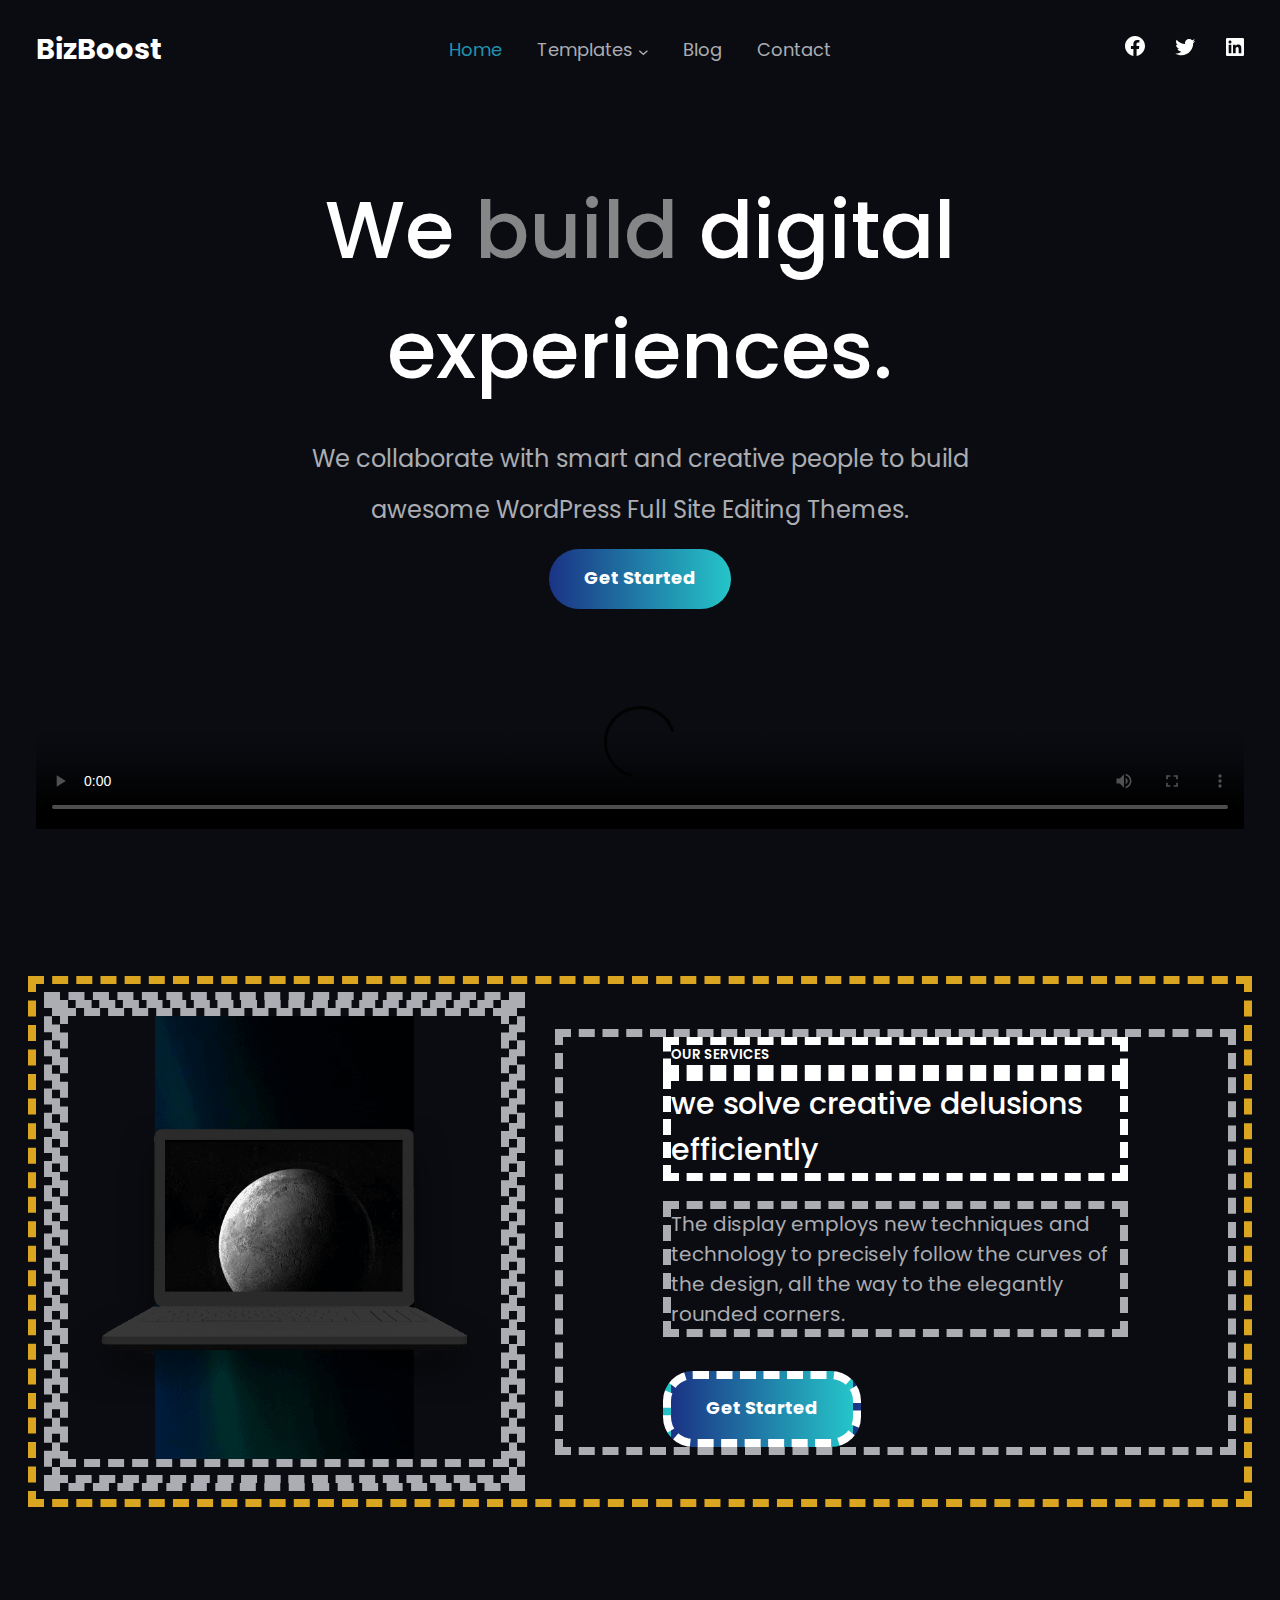
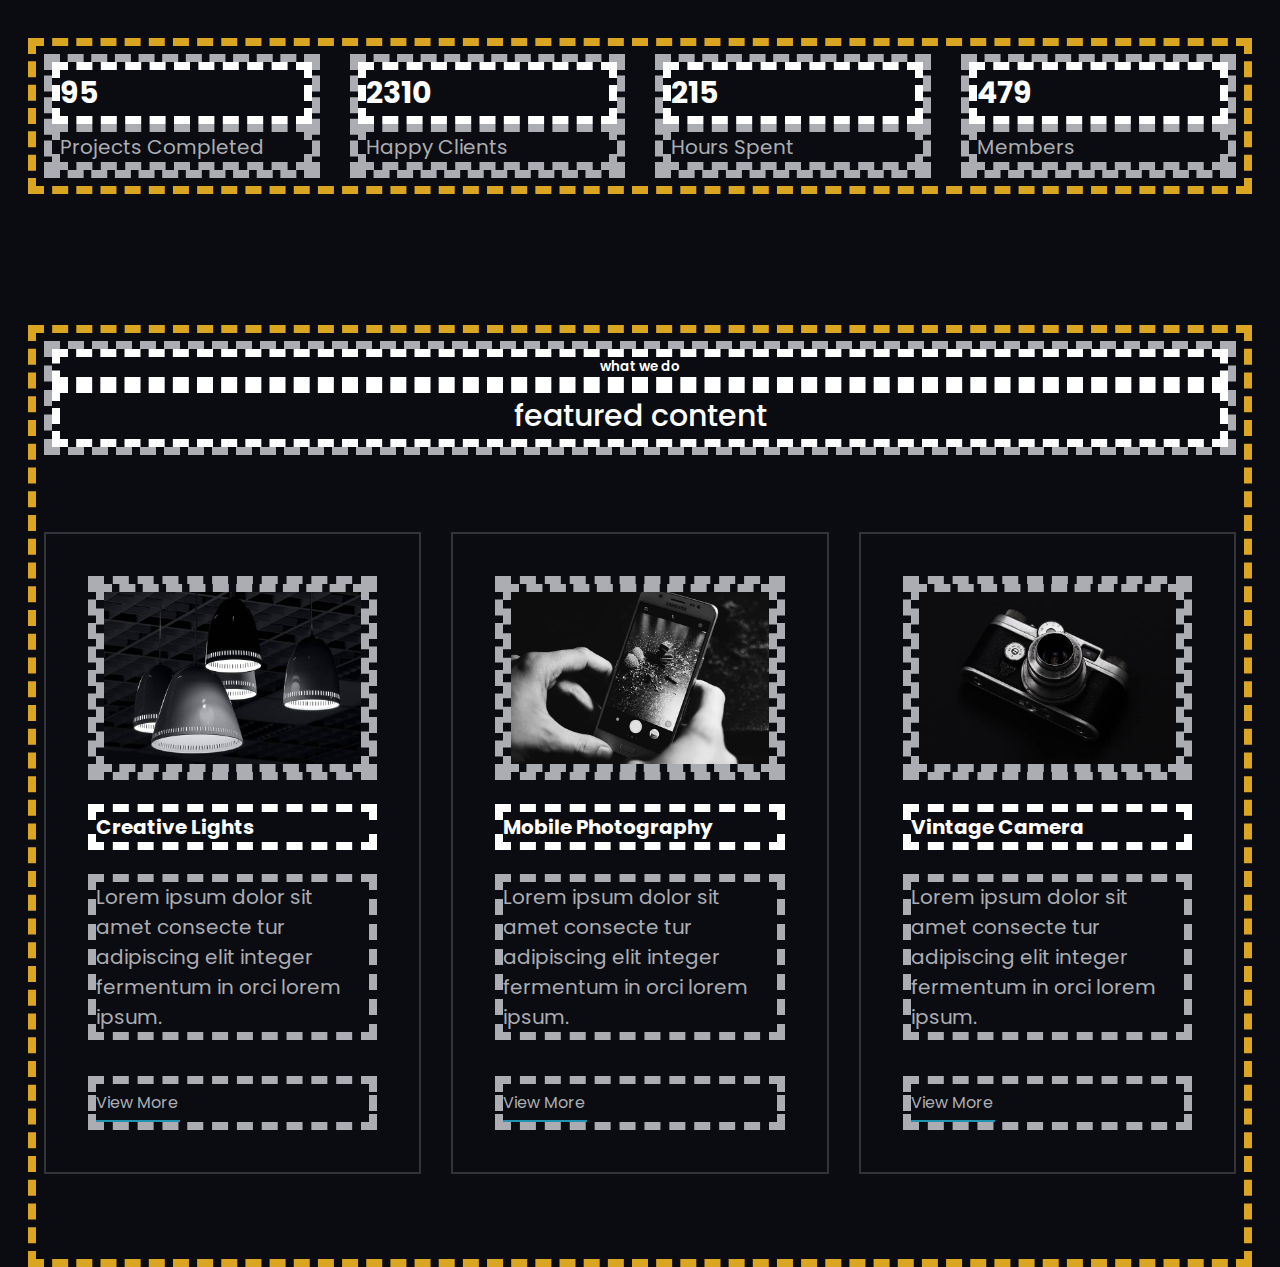
==== index.html @ 30b26ec3 "creacion our services" ====
<!doctype html>
<html lang="en">
  <head>
    <meta charset="UTF-8" />
    <meta name="viewport" content="width=device-width, initial-scale=1.0" />
    <link rel="stylesheet" href="https://fonts.googleapis.com/css?family=Poppins" />
    <link rel="stylesheet" href="https://fonts.googleapis.com/css?family=Poppins:400,500,600,700&display=swap" />
    <link rel="stylesheet" href="index.css" />

    <title>Bizboost</title>
  </head>
  <body>
    <div class="blocks">
      <section class="hero">
        <div class="inner-container">
          <header>
            <div class="logo">
              <a href="/">
                <h2>BizBoost</h2>
              </a>
            </div>
            <div class="navigation">
              <nav class="nav-mobile">
                <a href="#">
                  <img src="/src/img/_= Menu icon.svg" width="28px" alt="navigation" />
                </a>
                <div class="nav-panel"></div>
              </nav>
              <nav class="nav-desktop">
                <ul>
                  <li><a href="/" class="selected">Home</a></li>
                  <li>
                    <a href="#">
                      Templates
                      <img src="/src/img/Vector (3).svg" alt="arrow" />
                    </a>
                    <ul class="sub-menu">
                      <li>
                        <a href="#">Right Sidebar</a>
                      </li>
                      <li>
                        <a href="#">No Sidebar</a>
                      </li>
                      <li>
                        <a href="#">Style Guide</a>
                      </li>
                    </ul>
                  </li>
                  <li><a href="#">Blog</a></li>
                  <li><a href="#">Contact</a></li>
                </ul>
              </nav>
            </div>
            <div class="social-links">
              <ul>
                <li>
                  <div class="circle"></div>
                  <a href="#"><img src="/src/img/facebook.svg" alt="facebook" /></a>
                </li>
                <li>
                  <div class="circle"></div>
                  <a href="#"><img src="/src/img/Vector (4).svg" alt="twitter" /></a>
                </li>
                <li>
                  <div class="circle"></div>
                  <a href="#"><img src="/src/img/Vector (5).svg" alt="In" /></a>
                </li>
              </ul>
            </div>
          </header>

          <main>
            <h1>We <span class="lowlight">build</span> digital experiences.</h1>
            <p>We collaborate with smart and creative people to build awesome WordPress Full Site Editing Themes.</p>
            <a href="#" class="gradient-button">get started</a>
          </main>

          <div class="video-container">
            <figure>
              <video
                src="https://fse.catchthemes.com/bizboost-free/wp-content/themes/bizboost/assets/video/video-featured.mp4"
                poster="https://fse.catchthemes.com/bizboost-free/wp-content/themes/bizboost/assets/images/video-featured.jpg"
                controls
              >
                Video not supported
              </video>
            </figure>
          </div>
        </div>
      </section>


    <!-- our services  -->

    <section class="our-services">
      <div class="inner-container">
        <div class="container">
          <div class="image-holder">
            <figure>
              <img src="/src/img/hero-content (1).png" alt="computer" />
            </figure>
          </div>
          <aside>
            <h6 class="subtitle">OUR SERVICES</h6>
            <h2 class="section-title">we solve creative delusions efficiently</h2>
            <p>
              The display employs new techniques and technology to precisely follow the curves of the design, all the
              way to the elegantly rounded corners.
            </p>
            <a href="#" class="gradient-button">get started</a>
          </aside>
        </div>
      </div>
      <section class="big-numbers">
        <div class="inner-container">
          <div class="container">
            <div class="number-box">
              <h2>95</h2>
              <p>Projects Completed</p>
            </div>
            <div class="number-box">
              <h2>2310</h2>
              <p>Happy Clients</p>
            </div>
            <div class="number-box">
              <h2>215</h2>
              <p>Hours Spent</p>
            </div>
            <div class="number-box">
              <h2>479</h2>
              <p>Members</p>
            </div>
          </div>
        </div>
      </section>
    </section>
    <!-- featured content-->
    <section class="what-we-do">
      <div class="inner-container">
        <div class="headings">
          <h6 class="subtitle">what we do</h6>
          <h2 class="section-title">featured content</h2>
        </div>
        <div class="grid">
          <div class="box">
            <figure>
              <img src="/src/img/featured-content-1 (1).png" alt="creative-lights" />
            </figure>
            <h4>Creative Lights</h4>
            <p>Lorem ipsum dolor sit amet consecte tur adipiscing elit integer fermentum in orci lorem ipsum.</p>
            <a href="#">view more</a>
          </div>

          <div class="box">
            <figure>
              <img src="/src/img/featured-content-2 (1).png" alt="Mobile" />
            </figure>
            <h4>Mobile Photography</h4>
            <p>Lorem ipsum dolor sit amet consecte tur adipiscing elit integer fermentum in orci lorem ipsum.</p>
            <a href="#">view more</a>
          </div>
          
          <div class="box">
            <figure>
              <img src="/src/img/featured-content-3 (4).png" alt="camara" />
            </figure>
            <h4>Vintage Camera</h4>
            <p>Lorem ipsum dolor sit amet consecte tur adipiscing elit integer fermentum in orci lorem ipsum.</p>
            <a href="#">view more</a>
          </div>
        </div>
      </div>
    </section>

</body>
</html>
---- index.css ----
:root {
  --primary: #2292b1;
  --gradient-start: #1b3385;
  --gradient-end: #25c5c9;
  --background: #0a0c11;
  --body-text: #abadb3;
  --border-color: #323438;
  --sub-menu-bg: #222;
  --white: #fff;
  --base-font: 20px;
  --primary-font: "Poppins";
  --thin: 100;
  --extra-light: 200;
  --light: 300;
  --normal: 400;
  --medium: 500;
  --semi-bold: 600;
  --bold: 700;
  --extra-bold: 800;
  --heavy: 900;
}

body {
  box-sizing: border-box;
  font-family: var(--primary-font);
  font-size: var(--base-font);
  color: var(--body-text);
  background: var(--background);
  margin: 0;
  padding: 0;
}

*,
*::before,
*::after {
  box-sizing: inherit;
  margin: 0;
}

.blocks {
  padding: 0 28px;
}

h1,
h2,
h3,
h4,
h5,
h6 {
  font-family: var(--primary-font);
  font-weight: var(--medium);
  color: var(--white);
  margin: 0;
}

h1 {
  font-size: 4em;
  line-height: 1.5em;
}
h4,
h5 {
  font-weight: var(--bold);
}

h6 {
  font-weight: var(--semi-bold);
}

ul {
  list-style-type: none;
  display: flex;
  padding: 0;
}

a {
  color: var(--body-Text);
  text-decoration: none;
  font-size: 0.9em;
  font-style: normal;
  font-weight: var(--normal);
  line-height: 2.4em;
  text-transform: capitalize;
}

a:hover,
.logo:hover {
  color: var(--primary);
}

.selected {
  color: var(--primary);
}

.lowlight {
  opacity: 0.5;
}

.inner-container {
  max-width: 1400px;
  margin: 0 auto;
  border-color: goldenrod;
}

.gradient-button {
  padding: 15px 34.86px 16.08px 35px;
  display: inline-block;
  margin-top: 14px;
  color: var(--white);
  border-radius: 30px;
  font-size: 0.9em;
  font-weight: var(--bold);
  line-height: 1.6em;
  background: linear-gradient(
    90deg,
    var(--gradient-start) 0%,
    var(--gradient-end) 100%
  );
}

.gradient-button:hover {
  background: var(--white);
  color: var(--background);
}

.circle {
  width: 42px;
  height: 42px;
  border-radius: 50%;
  position: absolute;
  left: -11px;
  top: -2px;
}

.circle:hover {
  background: rgba(255, 255, 255, 0.25);
}

* {
  border-width: 8px;
  border-style: dashed;
}

* .container,
* .grid,
* .footer-content,
* .copyright-container,
.blocks,
.hero *,
.hero .inner-container {
  border: none;
}

html,
body {
  border: none;
}

section,
footer,
.navigation nav {
  border: none;
}

.inner-container {
  padding: 8px;
  border-width: 8px;
  border-style: dashed;
  border-color: goldenrod;
}

.hero {
  border-color: gray;
}

.logo,
.navigation,
.social-links {
  border-color: green;
}

main {
  border-color: cyan;
}

.our-services,
.big-numbers {
  border-color: gray;
}

.our-services .container * {
  border-color: greem;
}

/* hero */

header {
  display: flex;
  gap: 8px;
  padding: 20px 0;
}

.logo,
.navigation,
.social-links {
  flex: 1;
  gap: 8px;
  display: flex;
  align-items: center;
}

.logo {
  justify-content: left;
}

.logo h2 {
  font-size: 1.6em;
  font-weight: var(--bold);
}

.logo h2:hover {
  color: var(--primary);
}

.navigation {
  justify-content: center;
  text-align: center;
}

.nav-mobile {
  display: none;
}

.nav-desktop {
  display: block;
}

.nav-desktop > ul {
  gap: 35px;
}

.nav-desktop li:nth-child(2) {
  position: relative;
}

.nav-desktop li:nth-child(2):hover {
  position: relative;
}

.nav-desktop li:nth-child(2) ul {
  display: none;
}

.nav-desktop li:nth-child(2):hover ul {
  display: block;
}

.sub-menu {
  display: block;
  background-color: var(--sub-menu-bg);
  position: absolute;
  margin: 0;
  left: 0;
  top: 40px;
  z-index: 99;
}

.sub-menu li {
  width: 235px;
  height: 46px;
  margin: 0;
  padding: 0 23px;
  text-align: left;
  border-bottom: 1px solid var(--border-color);
}

.sub-menu li:hover {
  padding: 0 30px;
}

.sub-menu a {
  font-size: 0.75em;
  line-height: 3.1em;
}

.social-links {
  justify-content: end;
}

.social-links ul {
  gap: 30px;
}

.social-links li {
  position: relative;
  display: flex;
  align-items: center;
}

main {
  max-width: 750px;
  margin: 0 auto;
  text-align: center;
  padding: 79px 0 70px;
}

main p {
  font-size: 1.2em;
  line-height: 2.1em;
  margin-top: 24px;
}

.video-container video {
  width: 100%;
  max-width: 100%;
  max-height: 600px;
  object-fit: cover;
}

/* OUR SERVICES */

.our-services {
  padding: 131px 0;
}

.our-services .container {
  display: flex;
  gap: 1.5em;
  align-items: center;
}

.our-services .container > * {
  flex: 1;
}

.our-services .container img {
  width: 100%;
}

.our-services aside {
  padding: 0 100px;
}

.our-services aside p {
  margin: 20px 0;
}

.big-numbers {
  margin-top: 131px;
}

.big-numbers .container {
  display: flex;
  justify-content: center;
}

/* .big-numbers .number-box {
  border-color: green;
  flex: 1;
  text-align: center;
} */

.number-box h2 {
  font-weight: var(--bold);
}

/* Featured content */

/* .what-we-do {
  border-color: gray;
} */

.what-we-do .headings {
  text-align: center;
}

.box {
  display: flex;
  flex-direction: column;
  border: 2px solid var(--border-color);
  padding: 42px;
}

.box img {
  width: 100%;
}

.box h4 {
  margin: 24px 0;
}

.box a {
  font-size: 0.8em;
  color: var(--body-text);
  position: relative;
  margin-top: 36px;
}

.box a:after {
  content: "";
  border-bottom: 2px solid var(--primary);
  position: absolute;
  width: 84px;
  height: 2px;
  left: 0;
  bottom: 0;
  transition: all 0.5s ease;
}

.what-we-do .grid {
  display: flex;
  gap: 1.5em;
  margin: 77px 0;
}

.what-we-do .grid * {
  flex: 1;
  display: flex;
}
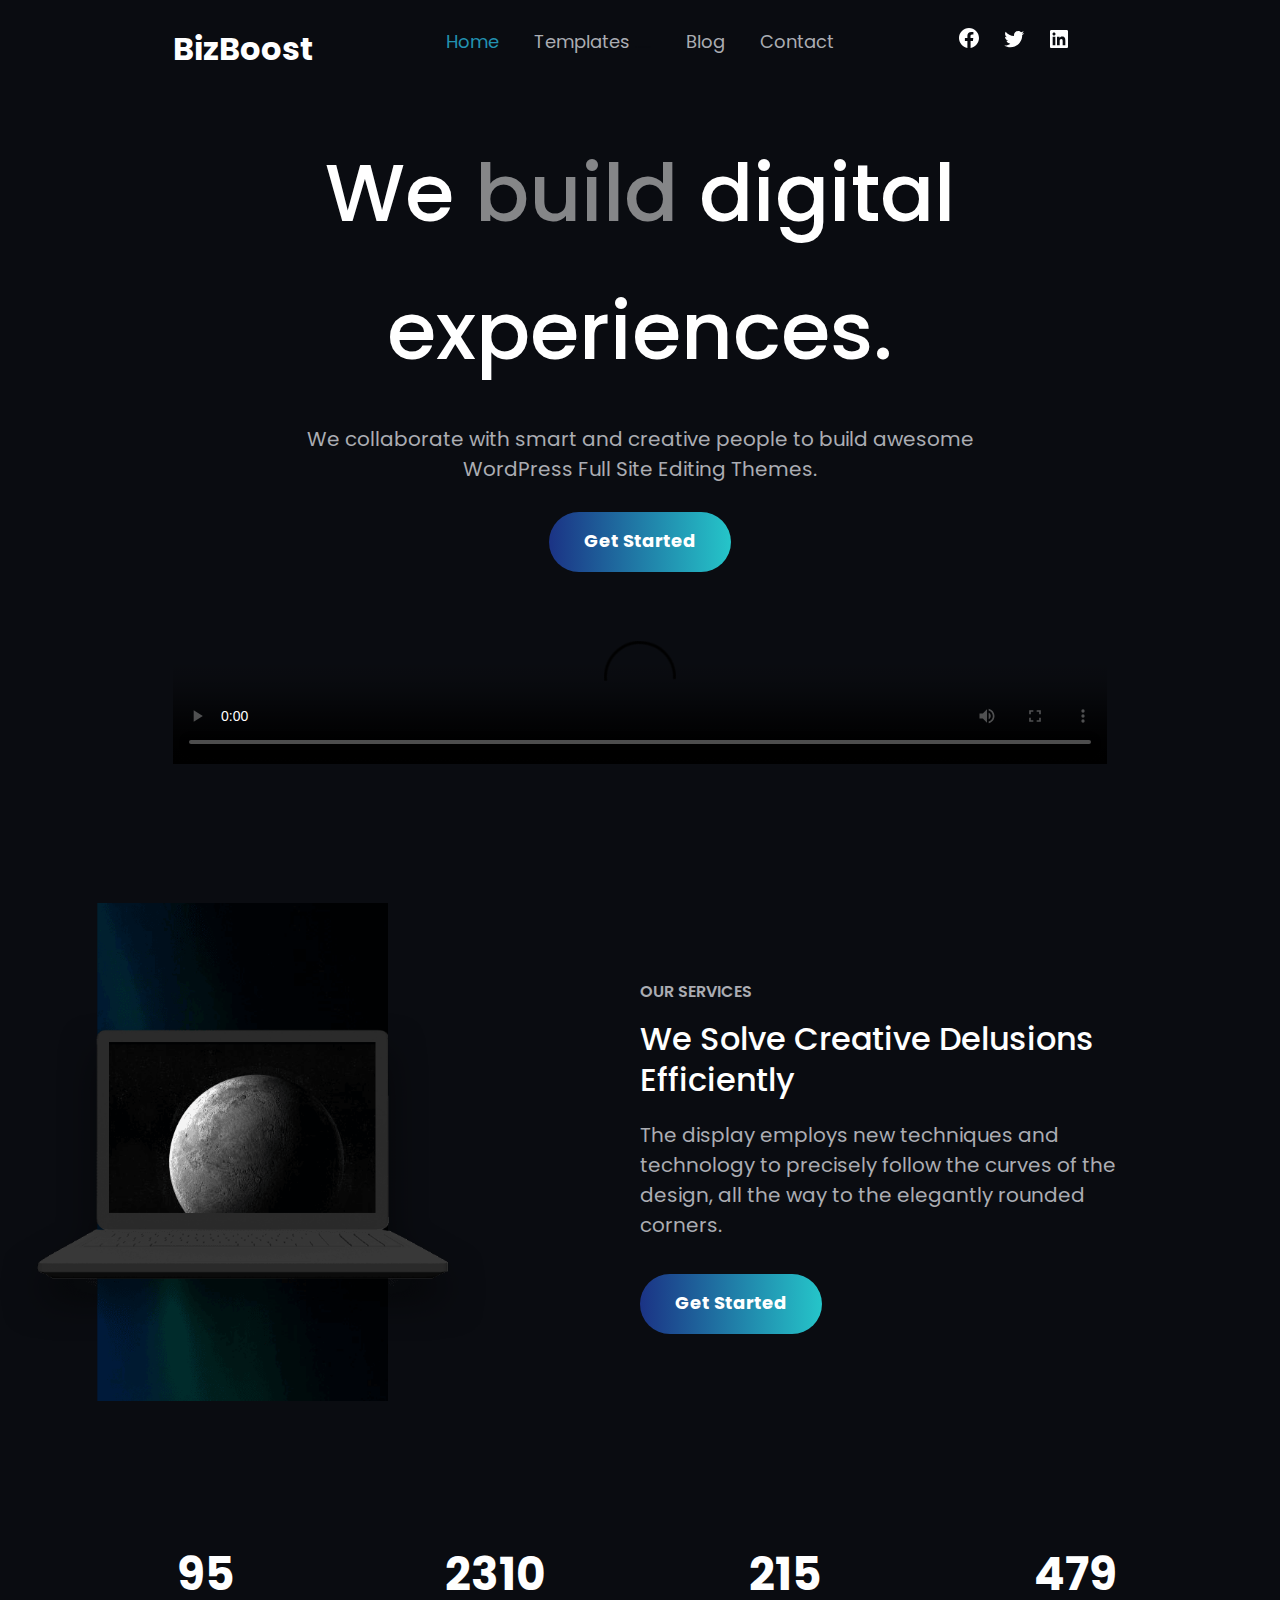
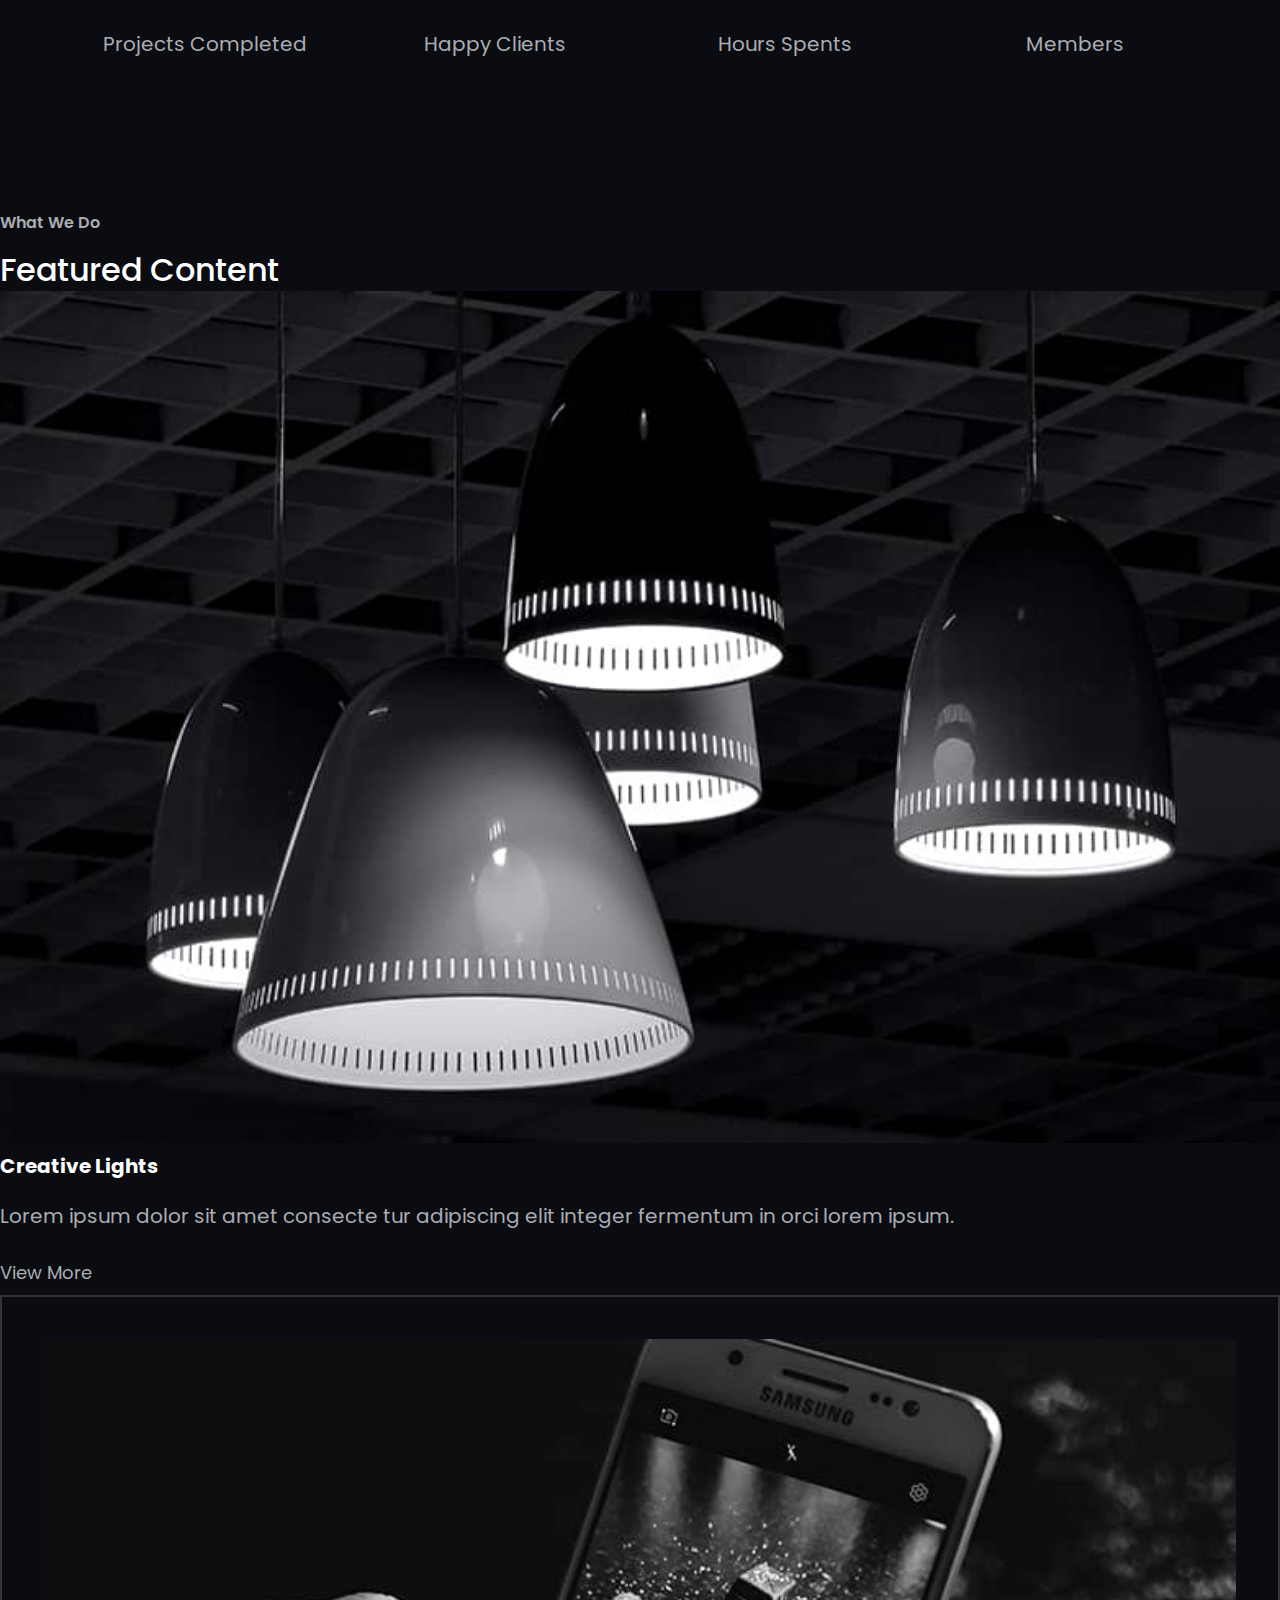
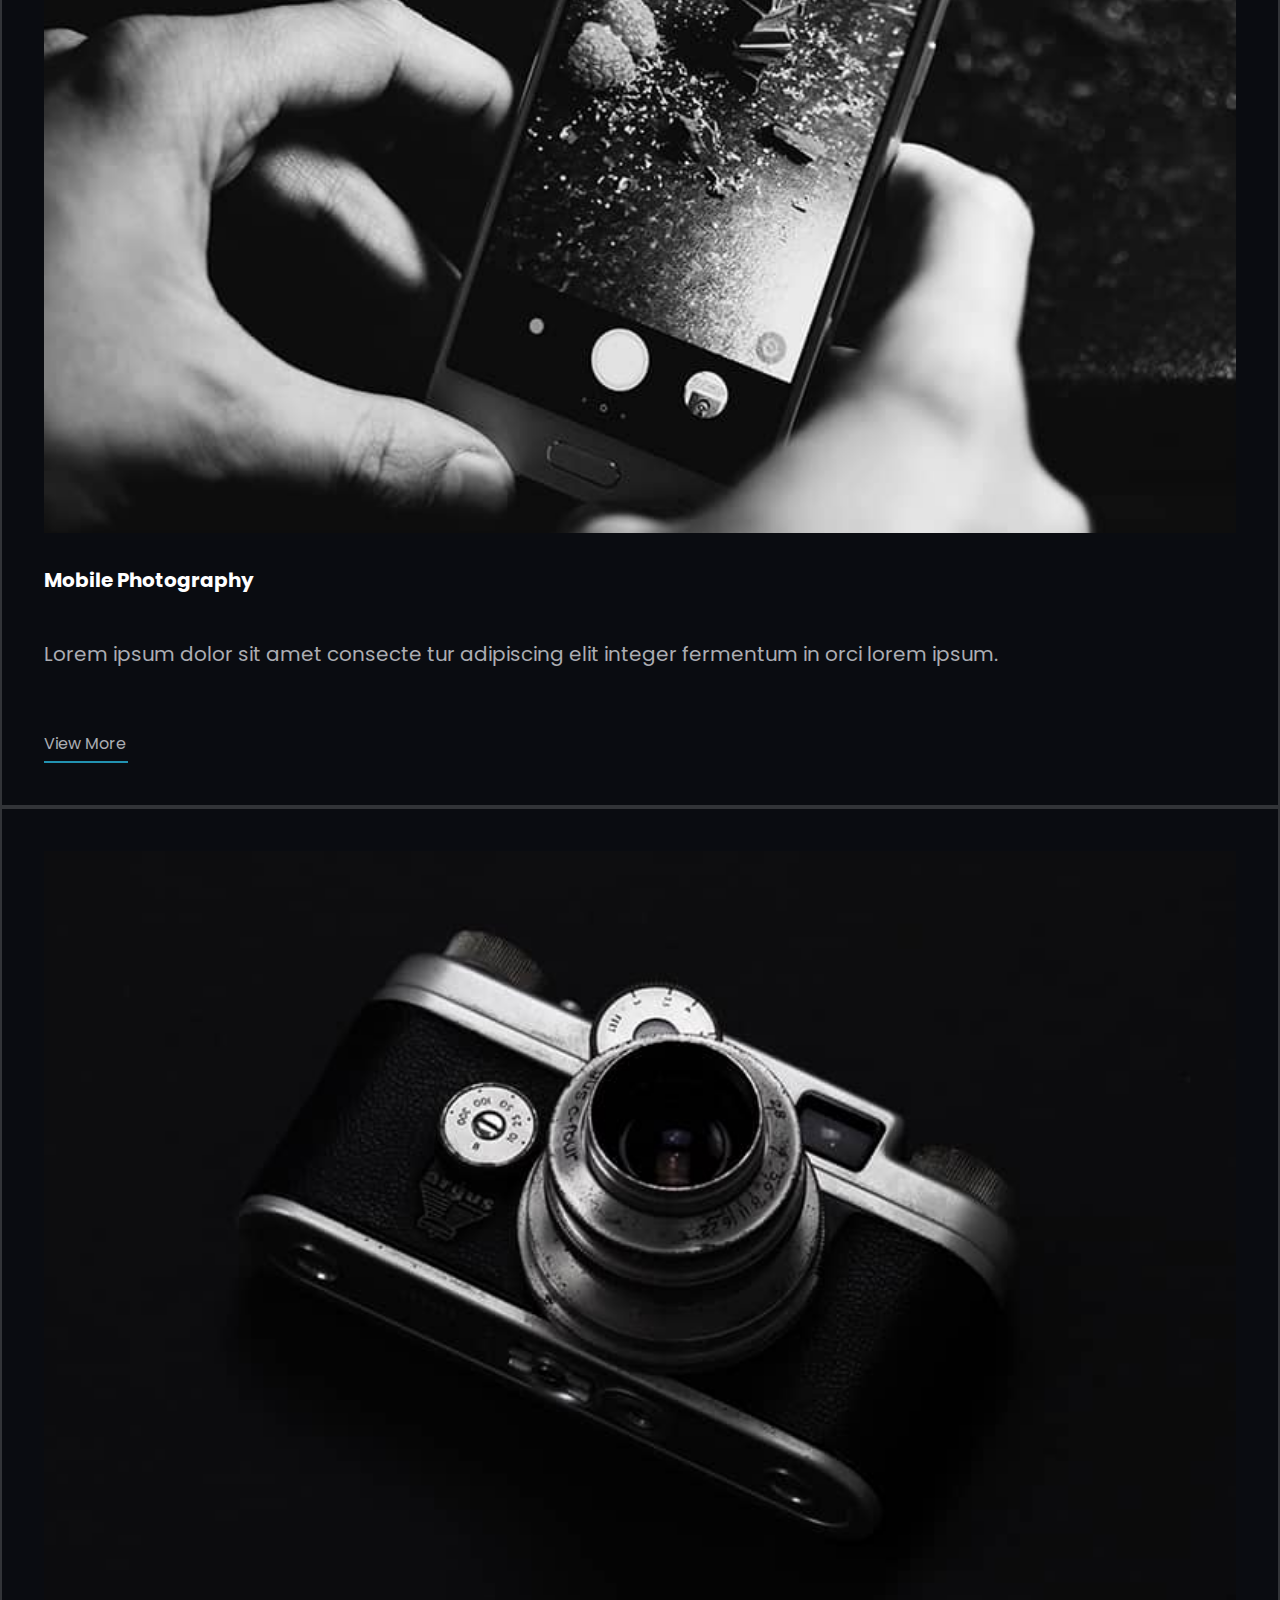
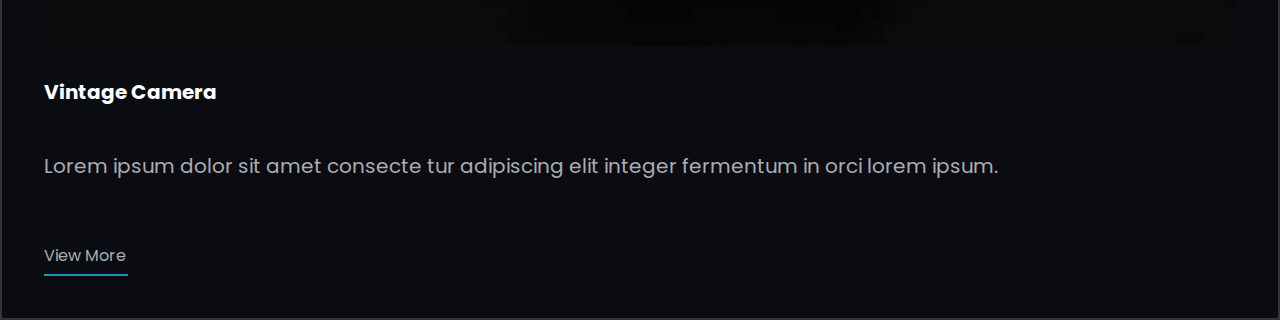
==== commit 8b7f75bf: "mobilefirst" ====
--- a/index.html
+++ b/index.html
@@ -3,79 +3,84 @@
   <head>
     <meta charset="UTF-8" />
     <meta name="viewport" content="width=device-width, initial-scale=1.0" />
-    <link rel="stylesheet" href="https://fonts.googleapis.com/css?family=Poppins" />
+    <title>BizBoost Mobile First</title>
     <link rel="stylesheet" href="https://fonts.googleapis.com/css?family=Poppins:400,500,600,700&display=swap" />
-    <link rel="stylesheet" href="index.css" />
-
-    <title>Bizboost</title>
+    <link rel="stylesheet" href="src/index.css" />
   </head>
   <body>
-    <div class="blocks">
+    <!-- hero -->
+    <section class="blocks">
       <section class="hero">
-        <div class="inner-container">
-          <header>
-            <div class="logo">
-              <a href="/">
-                <h2>BizBoost</h2>
-              </a>
+        <header>
+          <div class="logo">
+            <a href="/">
+              <h2>BizBoost</h2>
+            </a>
+          </div>
+          <nav class="mobile">
+            <img src="/src/img/_= Menu icon.svg" alt="" />
+          </nav>
+          <nav class="desktop">
+            <ul>
+              <li>
+                <a href="#" class="selected">Home</a>
+              </li>
+              <li>
+                <a href="#">Templates</a>
+                <img src="/src/img/_= Menu icon.svg" alt="arrow" />
+                <ul class="submenu">
+                  <li>
+                    <a href="#">Right Sidebar</a>
+                  </li>
+                  <li>
+                    <a href="#">No Sidebar</a>
+                  </li>
+                  <li>
+                    <a href="#">Style Guide</a>
+                  </li>
+                </ul>
+              </li>
+              <li><a href="#">Blog</a></li>
+              <li><a href="#">Contact</a></li>
+            </ul>
+          </nav>
+          <div class="social">
+            <ul>
+              <li>
+                <div class="circle"></div>
+                <a href="#">
+                  <img src="src/img/facebook.svg" alt="facebook" />
+                </a>
+              </li>
+              <li>
+                <div class="circle"></div>
+                <a href="#">
+                  <img src="/src/img/Vector (4).svg" alt="twitter" />
+                </a>
+              </li>
+              <li>
+                <div class="circle"></div>
+                <a href="#">
+                  <img src="/src/img/Vector (5).svg" alt="In" />
+                </a>
+              </li>
+            </ul>
+          </div>
+        </header>
+
+        <section class="main">
+          <main>
+            <div class="hero-title">
+              <h1>We <span class="lowlight">build</span> digital experiences.</h1>
             </div>
-            <div class="navigation">
-              <nav class="nav-mobile">
-                <a href="#">
-                  <img src="/src/img/_= Menu icon.svg" width="28px" alt="navigation" />
-                </a>
-                <div class="nav-panel"></div>
-              </nav>
-              <nav class="nav-desktop">
-                <ul>
-                  <li><a href="/" class="selected">Home</a></li>
-                  <li>
-                    <a href="#">
-                      Templates
-                      <img src="/src/img/Vector (3).svg" alt="arrow" />
-                    </a>
-                    <ul class="sub-menu">
-                      <li>
-                        <a href="#">Right Sidebar</a>
-                      </li>
-                      <li>
-                        <a href="#">No Sidebar</a>
-                      </li>
-                      <li>
-                        <a href="#">Style Guide</a>
-                      </li>
-                    </ul>
-                  </li>
-                  <li><a href="#">Blog</a></li>
-                  <li><a href="#">Contact</a></li>
-                </ul>
-              </nav>
+            <div class="hero-tagline">
+              We collaborate with smart and creative people to build awesome WordPress Full Site Editing Themes.
             </div>
-            <div class="social-links">
-              <ul>
-                <li>
-                  <div class="circle"></div>
-                  <a href="#"><img src="/src/img/facebook.svg" alt="facebook" /></a>
-                </li>
-                <li>
-                  <div class="circle"></div>
-                  <a href="#"><img src="/src/img/Vector (4).svg" alt="twitter" /></a>
-                </li>
-                <li>
-                  <div class="circle"></div>
-                  <a href="#"><img src="/src/img/Vector (5).svg" alt="In" /></a>
-                </li>
-              </ul>
+            <div class="hero-cta">
+              <a href="#" class="gradient-button">get started</a>
             </div>
-          </header>
-
-          <main>
-            <h1>We <span class="lowlight">build</span> digital experiences.</h1>
-            <p>We collaborate with smart and creative people to build awesome WordPress Full Site Editing Themes.</p>
-            <a href="#" class="gradient-button">get started</a>
           </main>
-
-          <div class="video-container">
+          <div class="hero-video">
             <figure>
               <video
                 src="https://fse.catchthemes.com/bizboost-free/wp-content/themes/bizboost/assets/video/video-featured.mp4"
@@ -86,63 +91,65 @@
               </video>
             </figure>
           </div>
-        </div>
+        </section>
       </section>
+    </section>
+          <!-- Our Services  -->
 
-
-    <!-- our services  -->
-
-    <section class="our-services">
-      <div class="inner-container">
-        <div class="container">
-          <div class="image-holder">
-            <figure>
-              <img src="/src/img/hero-content (1).png" alt="computer" />
-            </figure>
-          </div>
-          <aside>
-            <h6 class="subtitle">OUR SERVICES</h6>
-            <h2 class="section-title">we solve creative delusions efficiently</h2>
-            <p>
-              The display employs new techniques and technology to precisely follow the curves of the design, all the
-              way to the elegantly rounded corners.
-            </p>
-            <a href="#" class="gradient-button">get started</a>
-          </aside>
-        </div>
-      </div>
-      <section class="big-numbers">
-        <div class="inner-container">
-          <div class="container">
+          <section class="our-services">
+            <div class="services-figure">
+              <img src="/src/img/hero-content (1).png" alt="computer">
+            </div>
+            <div class="our-services-layout">
+              <div class="headings">
+                <h6>OUR SERVICES</h6>
+                <h2>We solve creative
+                  delusions efficiently</h2>
+              </div>
+              <p>The display employs new techniques and technology to
+                precisely follow the curves of the design, all the way to the
+                elegantly rounded corners.</p>
+              <div class="our-services-cta">
+                <a href="#" class="gradient-button">Get Started</a>
+              </div>
+            </div>
+          </section>
+          <section class="big-numbers">
             <div class="number-box">
-              <h2>95</h2>
+              <span class="number">
+                <h3>95</h3>
+              </span>
               <p>Projects Completed</p>
             </div>
             <div class="number-box">
-              <h2>2310</h2>
+              <span class="number">
+                <h3>2310</h3>
+              </span>
               <p>Happy Clients</p>
             </div>
             <div class="number-box">
-              <h2>215</h2>
-              <p>Hours Spent</p>
+              <span class="number">
+                <h3>215</h3>
+              </span>
+              <p>Hours Spents</p>
             </div>
             <div class="number-box">
-              <h2>479</h2>
+              <span class="number">
+                <h3>479</h3>
+              </span>
               <p>Members</p>
             </div>
-          </div>
+          </section>
+    
+        <!-- featured content-->
+        
+    <section class="what-we-do">
+      <div class="box-wwd">
+          <h6>What We Do</h6>
+          <h2>featured content</h2>
         </div>
-      </section>
-    </section>
-    <!-- featured content-->
-    <section class="what-we-do">
-      <div class="inner-container">
-        <div class="headings">
-          <h6 class="subtitle">what we do</h6>
-          <h2 class="section-title">featured content</h2>
-        </div>
-        <div class="grid">
-          <div class="box">
+        <div class="box-imgs">
+          <div class="img-1">
             <figure>
               <img src="/src/img/featured-content-1 (1).png" alt="creative-lights" />
             </figure>
@@ -171,9 +178,5 @@
         </div>
       </div>
     </section>
-
-</body>
-</html>
-
-    
-    +  </body>
+</html--- a/src/index.css
+++ b/src/index.css
@@ -0,0 +1,484 @@
+/*=======================================
+    #Variables
+=========================================*/
+
+/**
+  TABLE OF CONTENTS
+
+  COLORS
+  Brand colors............................These are the main brand colors.
+  Neutral colors..........................White and black, gray sacale, secondary colors.
+  Utility colors..........................Other colors to represent states: info, warning, sucess, etc.
+
+  TYPOGRAPHY
+  Font famillies..........................The fonts used in the design system.
+  Font weights............................Font weights
+  Sizes...................................Font sizing for body text, paragraphs, inputs
+  Heading sizes...........................Font sizing for page headings
+
+  BREAKPOINTS
+  Breakpoints.............................Global responsive breakpoints definitions
+*/
+
+:root {
+  /*=======================================
+    COLORS
+  =========================================*/
+
+  /*=========================
+    Brand Colors
+  ==========================*/
+  --primary: #2292b1;
+  --gradient-start: #1b3385;
+  --gradient-end: #25c5c9;
+
+  /*=========================
+    Neutral Colors
+  ==========================*/
+  --background: #0a0c11;
+  --body-text: #abadb3;
+  --border-color: #323438;
+  --sub-menu-bg: #222;
+  --white: #fff;
+
+  /*=========================
+    Utility Colors
+  ==========================*/
+
+  /*=======================================
+    TYPOGRAPHY
+  =========================================*/
+  /* 
+    1. The Poppins font. This is the main font.
+    https://fonts.googleapis.com/css?family=Poppins
+
+    2. The Courier font. This is used for <pre> code.
+    https://fonts.googleapis.com/css?family=Poppins
+  */
+
+  /*=========================
+    Font famillies
+  ==========================*/
+  --primary-font: "Poppins";
+
+  /*=========================
+  Font weights
+  ==========================*/
+  --thin: 100;
+  --extra-light: 200;
+  --light: 300;
+  --normal: 400;
+  --medium: 500;
+  --semi-bold: 600;
+  --bold: 700;
+  --extra-bold: 800;
+  --heavy: 900;
+
+  /*=========================
+  Sizes
+  ==========================*/
+  --base-font: 20px;
+}
+
+/*=======================================
+    RESETS
+=========================================*/
+body {
+  box-sizing: border-box;
+  font-family: var(--primary-font);
+  font-size: var(--base-font);
+  color: var(--body-text);
+  background: var(--background);
+  margin: 0;
+  padding: 0;
+}
+
+*,
+*::before,
+*::after {
+  box-sizing: inherit;
+}
+
+/*=========================
+  Heading Sizes
+==========================*/
+h1,
+h2,
+h3,
+h4,
+h5,
+h6 {
+  font-family: var(--primary-font);
+  font-weight: var(--medium);
+  color: var(--white);
+  margin: 0;
+}
+
+h1 {
+  font-size: 2.1em;
+  line-height: 1.72em;
+}
+
+h2 {
+  font-size: 1.6em;
+  line-height: 1.29em;
+  text-transform: capitalize;
+  margin-top: 14px;
+}
+
+h3 {
+  font-size: 1.6em;
+  font-weight: var(--bold);
+}
+
+h4,
+h5 {
+  font-weight: var(--bold);
+}
+
+h6 {
+  font-weight: var(--semi-bold);
+  font-size: 16px;
+  color: var(--body-text);
+}
+
+ul {
+  list-style-type: none;
+  display: flex;
+  padding: 0;
+}
+
+ul li {
+  position: relative;
+}
+
+figure {
+  margin: 0;
+  padding: 0;
+}
+
+img {
+  width: 100%;
+}
+
+a {
+  color: var(--body-text);
+  text-decoration: none;
+  font-size: 0.9em;
+  font-style: normal;
+  font-weight: var(--normal);
+  line-height: 2.4em;
+  text-transform: capitalize;
+}
+
+a:hover,
+.logo h2:hover {
+  color: var(--primary);
+}
+
+.lowlight {
+  opacity: 0.5;
+}
+
+.gradient-button {
+  padding: 15px 34.86px 16.08px 35px;
+  display: inline-block;
+  margin-top: 14px;
+  color: var(--white);
+  border-radius: 30px;
+  font-size: 0.9em;
+  font-weight: var(--bold);
+  line-height: 1.6em;
+  background: linear-gradient(
+    90deg,
+    var(--gradient-start) 0%,
+    var(--gradient-end) 100%
+  );
+}
+
+.gradient-button:hover {
+  background: var(--white);
+  color: var(--background);
+}
+
+/*=======================================
+    Mobile First
+=========================================*/
+.blocks {
+  padding: 0 30px;
+}
+
+header {
+  display: flex;
+  align-items: center;
+}
+
+.logo {
+  flex: 3;
+}
+
+.mobile {
+  flex: 1;
+  display: flex;
+  justify-content: flex-end;
+}
+
+.mobile img {
+  width: 16px;
+}
+
+.desktop {
+  display: none;
+}
+
+.submenu {
+  display: none;
+}
+
+.social {
+  flex: 3;
+  display: flex;
+  justify-content: center;
+}
+
+.social ul {
+  column-gap: 25px;
+}
+
+main {
+  display: flex;
+  flex-direction: column;
+  padding: 42px 0;
+  margin: 0 auto;
+}
+
+main > * {
+  display: flex;
+  justify-content: center;
+  text-align: center;
+}
+
+.hero-tagline {
+  margin-top: 24px;
+}
+
+.hero-cta {
+  margin-top: 14px;
+}
+
+.hero-video video {
+  width: 100%;
+  max-width: 100%;
+  max-height: 600px;
+  object-fit: cover;
+}
+
+/* .our-services *,
+.big-numbers * {
+  border: 1px solid var(--body-text);
+} */
+
+.our-services {
+  margin: 42px 0;
+}
+
+.big-numbers {
+  display: flex;
+  flex-direction: column;
+  gap: 24px;
+  margin-bottom: 42px;
+}
+
+.number-box {
+  display: flex;
+  flex-direction: column;
+}
+
+.number-box > * {
+  display: flex;
+  justify-content: center;
+}
+
+/*=======================================
+    TABLET & DESKTOP BREAKPOINTS
+=========================================*/
+@media all and (min-width: 479px) and (max-width: 1280px) {
+}
+
+@media all and (min-width: 479px) {
+  .selected {
+    color: var(--primary);
+  }
+
+  .circle {
+    width: 42px;
+    height: 42px;
+    border-radius: 50%;
+    position: absolute;
+    left: -11px;
+    top: -2px;
+  }
+
+  .circle:hover {
+    background: rgba(255, 255, 255, 0.25);
+  }
+
+  .blocks {
+    padding: 0 88px;
+  }
+
+  .hero {
+    padding: 0 85px;
+  }
+
+  .logo {
+    flex: 1;
+  }
+
+  .logo h2 {
+    font-size: 32px;
+    font-weight: 700;
+  }
+
+  .mobile {
+    display: none;
+  }
+
+  .desktop {
+    flex: 3;
+    display: flex;
+    justify-content: center;
+  }
+
+  .desktop ul {
+    column-gap: 35px;
+  }
+
+  .desktop ul li:nth-child(2) img {
+    width: 16px;
+  }
+
+  .desktop ul li {
+    position: relative;
+  }
+
+  .desktop ul li:nth-child(2):hover .submenu {
+    position: absolute;
+    display: flex;
+    flex-direction: column;
+  }
+
+  .submenu {
+    width: 230px;
+    background-color: var(--sub-menu-bg);
+    z-index: 99;
+  }
+
+  .submenu li {
+    min-width: 100%;
+    padding-left: 20px;
+    border: 1px solid var(--border-color);
+  }
+
+  .submenu li:hover {
+    padding-left: 30px;
+  }
+
+  .social {
+    flex: 1;
+  }
+
+  h1 {
+    font-size: 4em;
+    line-height: 1.72em;
+  }
+
+  h3 {
+    font-size: 2.27em;
+  }
+
+  main {
+    max-width: 760px;
+    /* padding: 70px 320px; */
+  }
+
+  .our-services {
+    display: flex;
+    margin: 131px 0;
+  }
+
+  .big-numbers {
+    flex-direction: row;
+    gap: 40px;
+    padding: 0 80px;
+    margin-bottom: 131px;
+  }
+
+  .services-figure img {
+  }
+
+  .big-numbers > * {
+    flex: 1;
+  }
+
+  .our-services > * {
+    flex: 1;
+  }
+  .our-services-layout {
+    padding: 0 12%;
+    display: flex;
+    flex-direction: column;
+    align-items: flex-start;
+    justify-content: center;
+  }
+}
+* .what-we-do {
+  border-color: gray;
+}
+*/ .what-we-do .headings {
+  text-align: center;
+}
+
+.box {
+  display: flex;
+  flex-direction: column;
+  border: 2px solid var(--border-color);
+  padding: 42px;
+}
+
+.box img {
+  width: 100%;
+}
+
+.box h4 {
+  margin: 24px 0;
+}
+
+.box a {
+  font-size: 0.8em;
+  color: var(--body-text);
+  position: relative;
+  margin-top: 36px;
+}
+
+.box a:after {
+  content: "";
+  border-bottom: 2px solid var(--primary);
+  position: absolute;
+  width: 84px;
+  height: 2px;
+  left: 0;
+  bottom: 0;
+  transition: all 0.5s ease;
+}
+
+.what-we-do .grid {
+  display: flex;
+  gap: 1.5em;
+  margin: 77px 0;
+}
+
+.what-we-do .grid * {
+  flex: 1;
+  display: flex;
+}
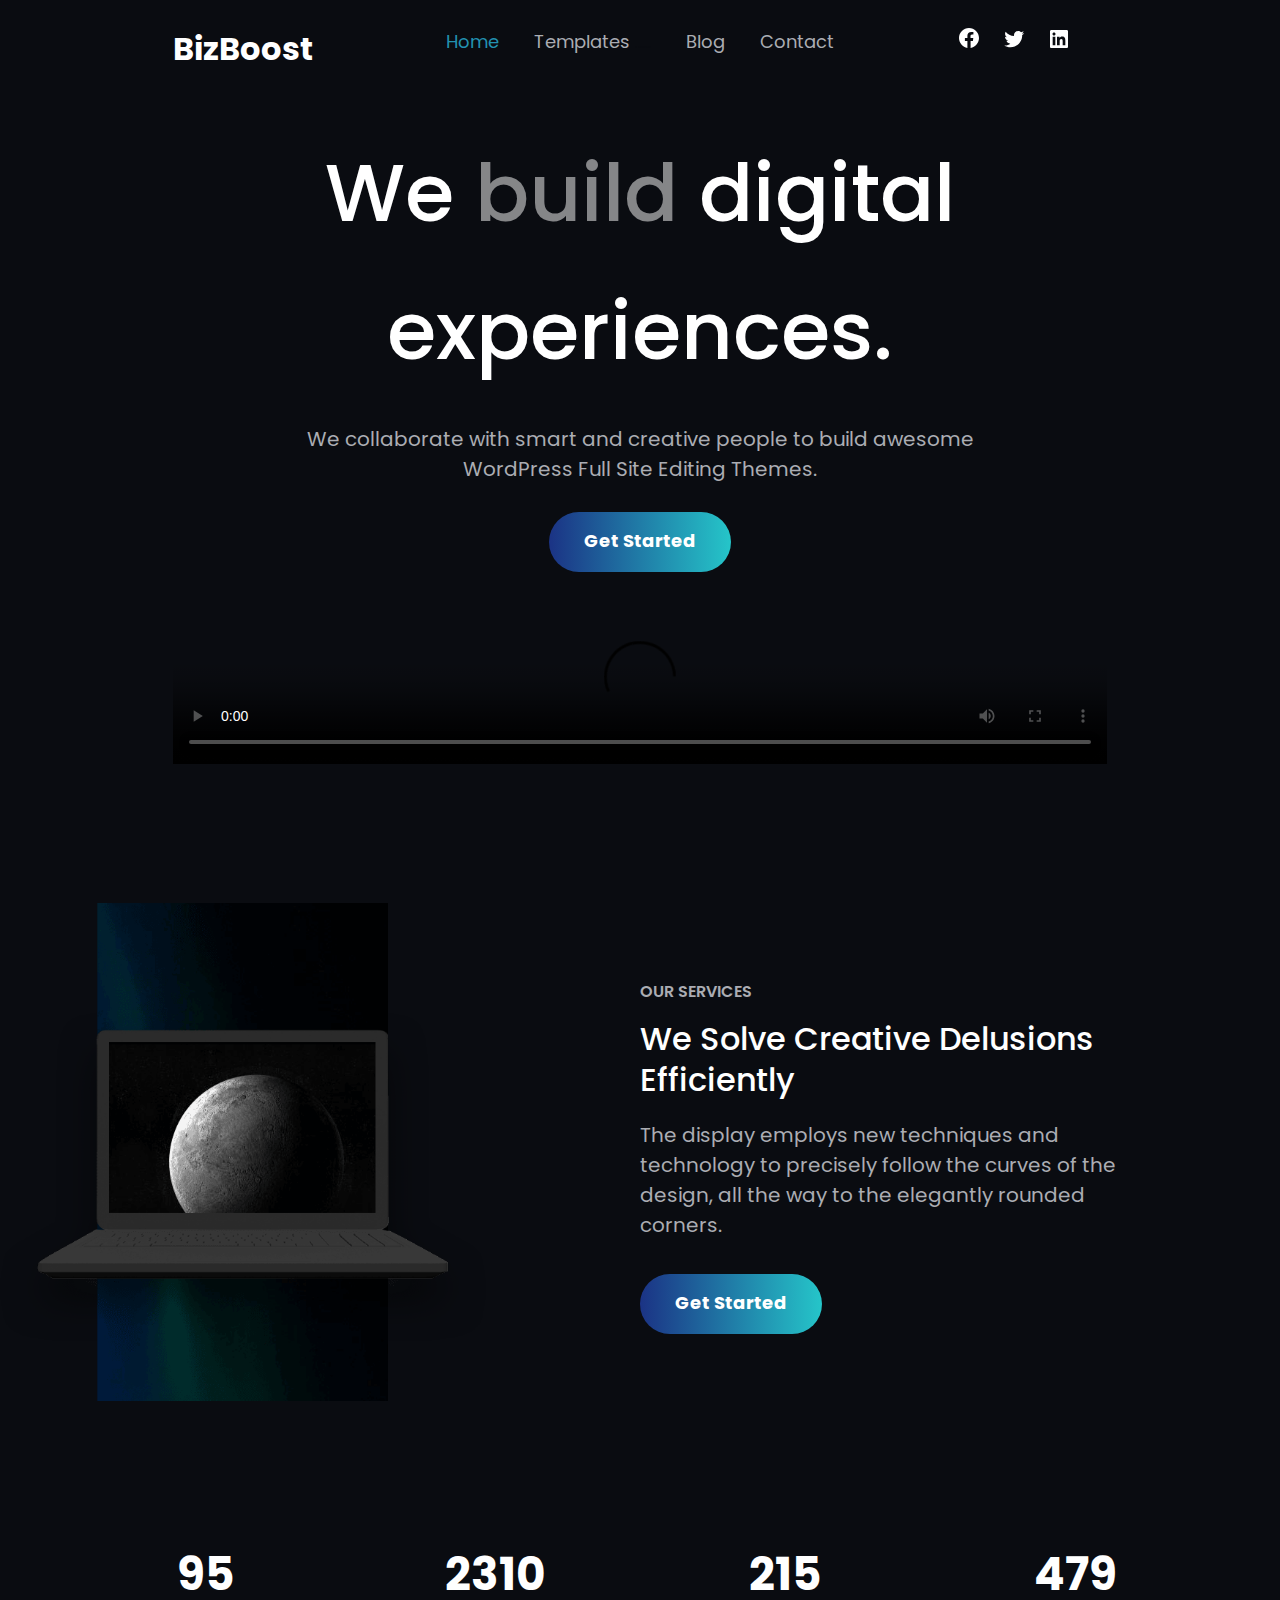
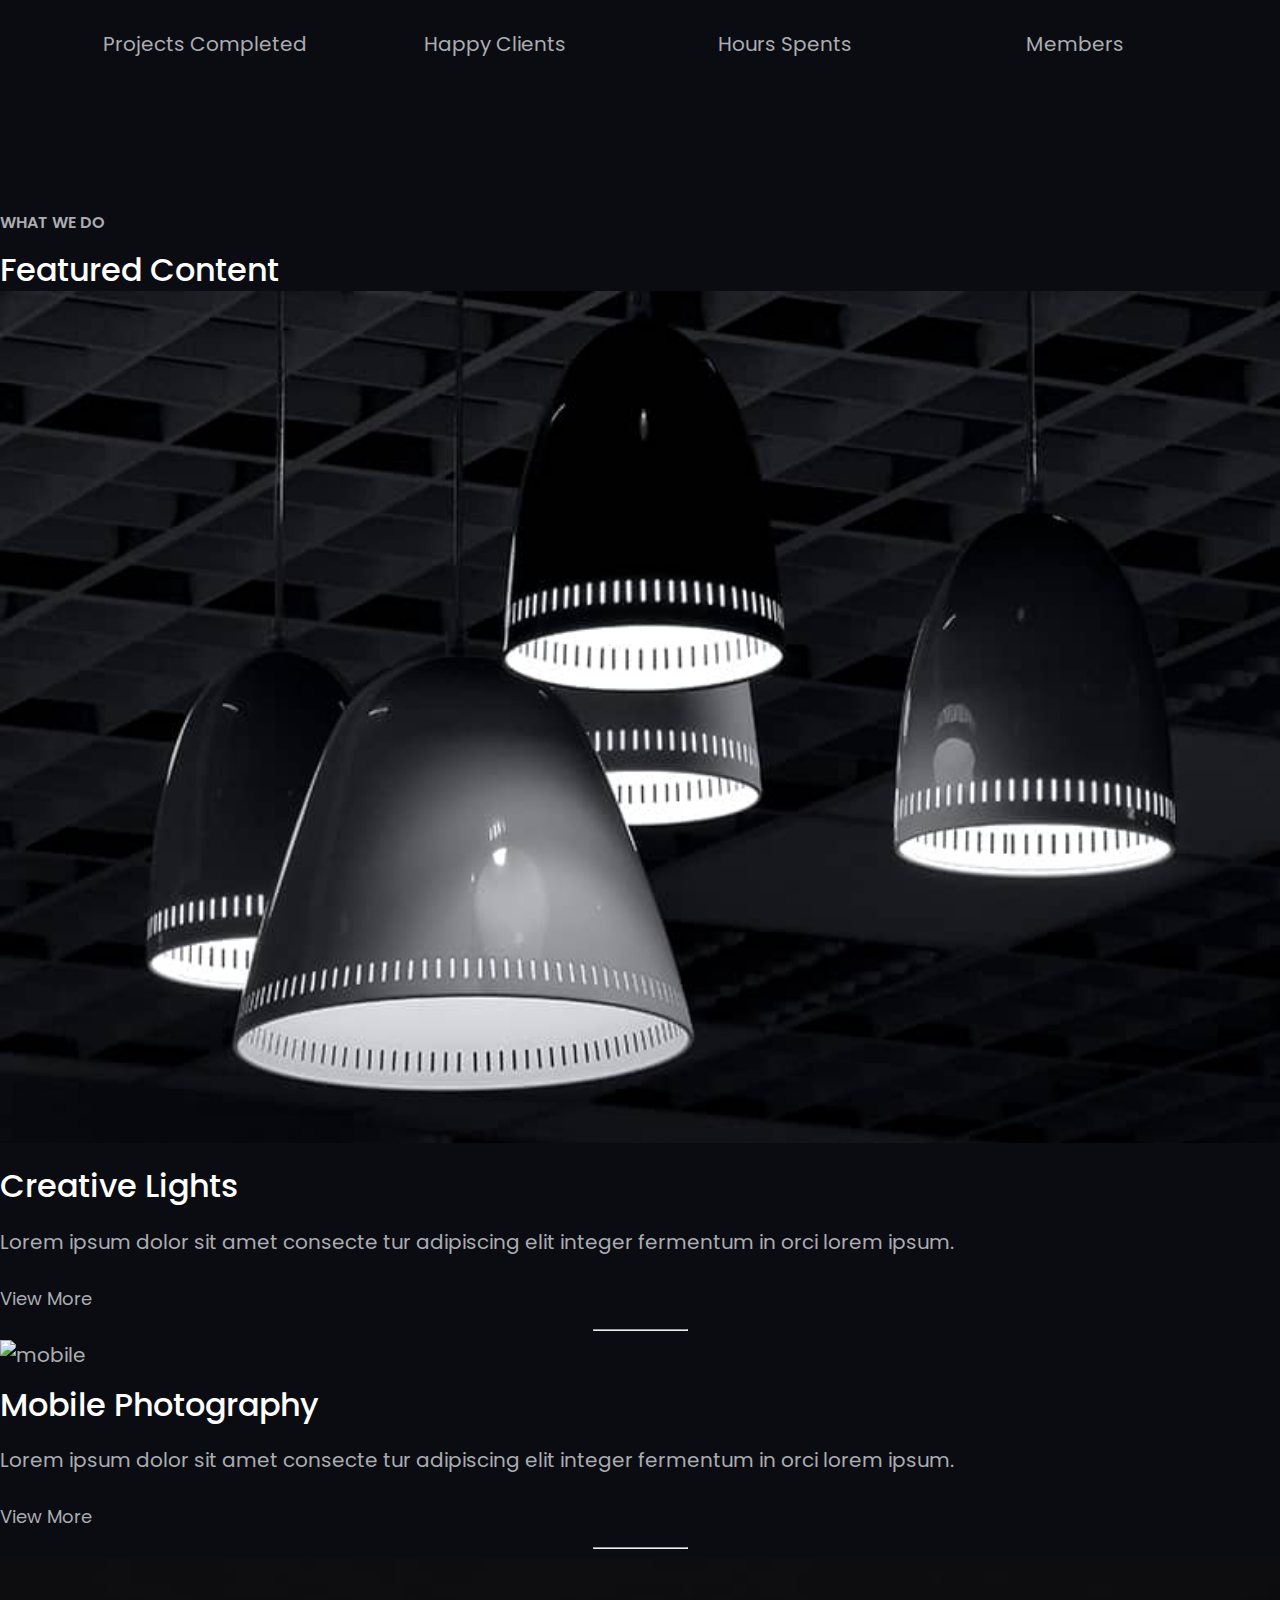
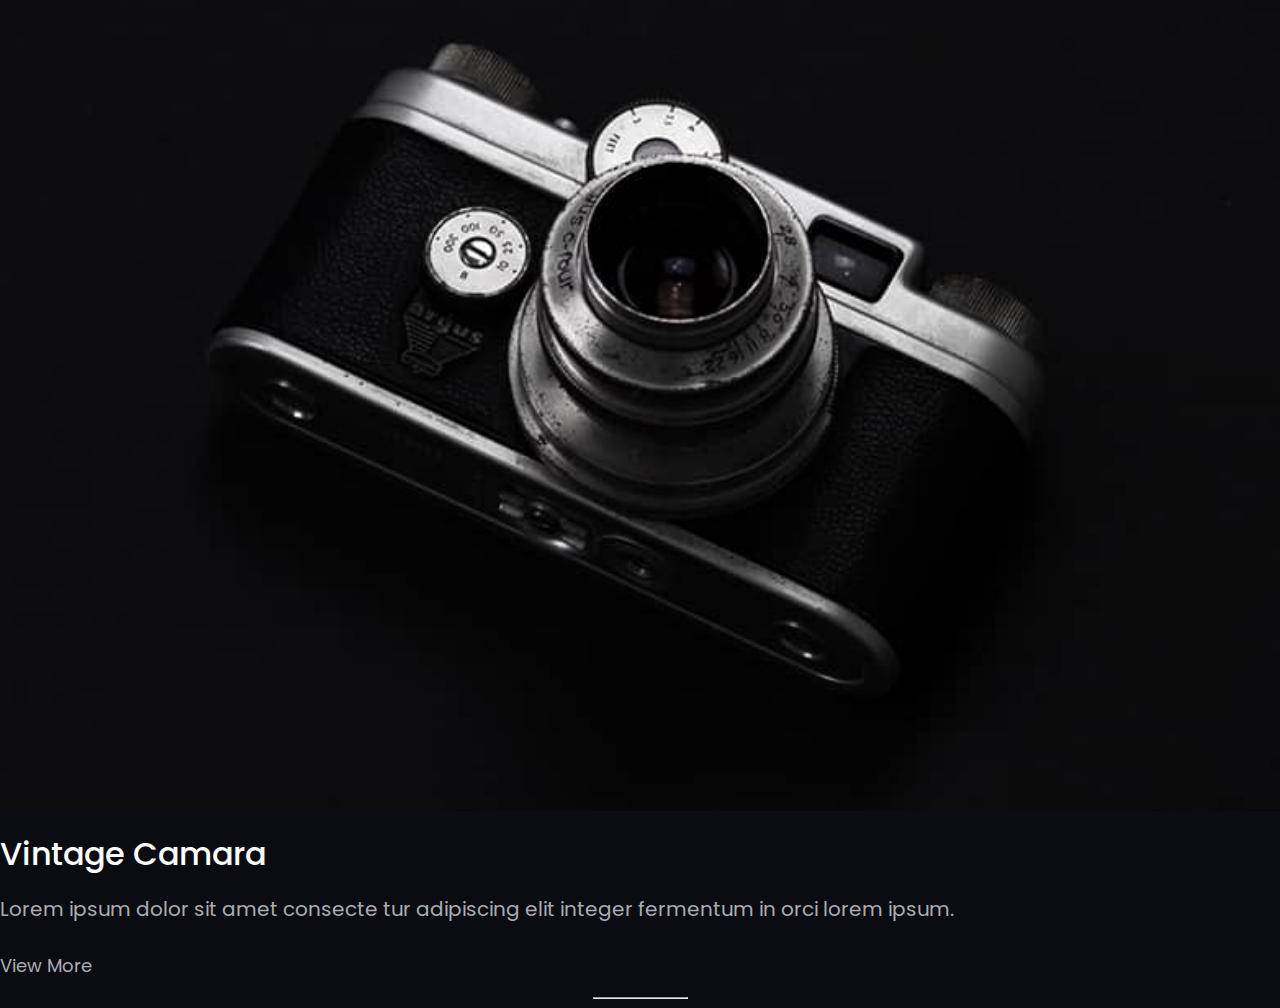
==== commit b279232c: "finished" ====
--- a/index.html
+++ b/index.html
@@ -4,7 +4,10 @@
     <meta charset="UTF-8" />
     <meta name="viewport" content="width=device-width, initial-scale=1.0" />
     <title>BizBoost Mobile First</title>
-    <link rel="stylesheet" href="https://fonts.googleapis.com/css?family=Poppins:400,500,600,700&display=swap" />
+    <link
+      rel="stylesheet"
+      href="https://fonts.googleapis.com/css?family=Poppins:400,500,600,700&display=swap"
+    />
     <link rel="stylesheet" href="src/index.css" />
   </head>
   <body>
@@ -71,10 +74,13 @@
         <section class="main">
           <main>
             <div class="hero-title">
-              <h1>We <span class="lowlight">build</span> digital experiences.</h1>
+              <h1>
+                We <span class="lowlight">build</span> digital experiences.
+              </h1>
             </div>
             <div class="hero-tagline">
-              We collaborate with smart and creative people to build awesome WordPress Full Site Editing Themes.
+              We collaborate with smart and creative people to build awesome
+              WordPress Full Site Editing Themes.
             </div>
             <div class="hero-cta">
               <a href="#" class="gradient-button">get started</a>
@@ -94,89 +100,96 @@
         </section>
       </section>
     </section>
-          <!-- Our Services  -->
+    <!-- Our Services  -->
 
-          <section class="our-services">
-            <div class="services-figure">
-              <img src="/src/img/hero-content (1).png" alt="computer">
-            </div>
-            <div class="our-services-layout">
-              <div class="headings">
-                <h6>OUR SERVICES</h6>
-                <h2>We solve creative
-                  delusions efficiently</h2>
-              </div>
-              <p>The display employs new techniques and technology to
-                precisely follow the curves of the design, all the way to the
-                elegantly rounded corners.</p>
-              <div class="our-services-cta">
-                <a href="#" class="gradient-button">Get Started</a>
-              </div>
-            </div>
-          </section>
-          <section class="big-numbers">
-            <div class="number-box">
-              <span class="number">
-                <h3>95</h3>
-              </span>
-              <p>Projects Completed</p>
-            </div>
-            <div class="number-box">
-              <span class="number">
-                <h3>2310</h3>
-              </span>
-              <p>Happy Clients</p>
-            </div>
-            <div class="number-box">
-              <span class="number">
-                <h3>215</h3>
-              </span>
-              <p>Hours Spents</p>
-            </div>
-            <div class="number-box">
-              <span class="number">
-                <h3>479</h3>
-              </span>
-              <p>Members</p>
-            </div>
-          </section>
-    
-        <!-- featured content-->
-        
-    <section class="what-we-do">
-      <div class="box-wwd">
-          <h6>What We Do</h6>
-          <h2>featured content</h2>
+    <section class="our-services">
+      <div class="services-figure">
+        <img src="/src/img/hero-content (1).png" alt="computer" />
+      </div>
+      <div class="our-services-layout">
+        <div class="headings">
+          <h6>OUR SERVICES</h6>
+          <h2>We solve creative delusions efficiently</h2>
         </div>
-        <div class="box-imgs">
-          <div class="img-1">
-            <figure>
-              <img src="/src/img/featured-content-1 (1).png" alt="creative-lights" />
-            </figure>
-            <h4>Creative Lights</h4>
-            <p>Lorem ipsum dolor sit amet consecte tur adipiscing elit integer fermentum in orci lorem ipsum.</p>
-            <a href="#">view more</a>
-          </div>
-
-          <div class="box">
-            <figure>
-              <img src="/src/img/featured-content-2 (1).png" alt="Mobile" />
-            </figure>
-            <h4>Mobile Photography</h4>
-            <p>Lorem ipsum dolor sit amet consecte tur adipiscing elit integer fermentum in orci lorem ipsum.</p>
-            <a href="#">view more</a>
-          </div>
-          
-          <div class="box">
-            <figure>
-              <img src="/src/img/featured-content-3 (4).png" alt="camara" />
-            </figure>
-            <h4>Vintage Camera</h4>
-            <p>Lorem ipsum dolor sit amet consecte tur adipiscing elit integer fermentum in orci lorem ipsum.</p>
-            <a href="#">view more</a>
-          </div>
+        <p>
+          The display employs new techniques and technology to precisely follow
+          the curves of the design, all the way to the elegantly rounded
+          corners.
+        </p>
+        <div class="our-services-cta">
+          <a href="#" class="gradient-button">Get Started</a>
         </div>
       </div>
     </section>
-  </body>
-</html+    <section class="big-numbers">
+      <div class="number-box">
+        <span class="number">
+          <h3>95</h3>
+        </span>
+        <p>Projects Completed</p>
+      </div>
+      <div class="number-box">
+        <span class="number">
+          <h3>2310</h3>
+        </span>
+        <p>Happy Clients</p>
+      </div>
+      <div class="number-box">
+        <span class="number">
+          <h3>215</h3>
+        </span>
+        <p>Hours Spents</p>
+      </div>
+      <div class="number-box">
+        <span class="number">
+          <h3>479</h3>
+        </span>
+        <p>Members</p>
+      </div>
+    </section>
+
+    <!-- featured content-->
+    <section class="feature-container-layout">
+      <div class="feature-heading-container">
+        <h6>WHAT WE DO</h6>
+        <h2>Featured content</h2>
+      </div>
+      <section class="box">
+        <div class="boxes">
+          <img src="./src/img/featured-content-1 (1).png" alt=" creative" />
+          <h2>Creative Lights</h2>
+          <p>
+            Lorem ipsum dolor sit amet consecte tur adipiscing elit integer
+            fermentum in orci lorem ipsum.
+          </p>
+          <a href="#"
+            >View More
+            <hr width="95px" />
+          </a>
+          <div class="boxes">
+            <img src="/src/img/featured-content-2 (1).pngg" alt="mobile" />
+            <h2>Mobile Photography</h2>
+            <p>
+              Lorem ipsum dolor sit amet consecte tur adipiscing elit integer
+              fermentum in orci lorem ipsum.
+            </p>
+            <a href="#"
+              >View More
+              <hr width="95px" />
+            </a>
+          </div>
+          <div class="boxes">
+            <img src="/src/img/featured-content-3 (4).png" alt="camera" />
+            <h2>Vintage Camara</h2>
+            <p>
+              Lorem ipsum dolor sit amet consecte tur adipiscing elit integer
+              fermentum in orci lorem ipsum.
+            </p>
+            <a href="#"
+              >View More
+              <hr width="95px" />
+            </a>
+          </div>
+        </div>
+      </section>
+    </section--- a/src/index.css
+++ b/src/index.css
@@ -1,69 +1,13 @@
-/*=======================================
-    #Variables
-=========================================*/
-
-/**
-  TABLE OF CONTENTS
-
-  COLORS
-  Brand colors............................These are the main brand colors.
-  Neutral colors..........................White and black, gray sacale, secondary colors.
-  Utility colors..........................Other colors to represent states: info, warning, sucess, etc.
-
-  TYPOGRAPHY
-  Font famillies..........................The fonts used in the design system.
-  Font weights............................Font weights
-  Sizes...................................Font sizing for body text, paragraphs, inputs
-  Heading sizes...........................Font sizing for page headings
-
-  BREAKPOINTS
-  Breakpoints.............................Global responsive breakpoints definitions
-*/
-
 :root {
-  /*=======================================
-    COLORS
-  =========================================*/
-
-  /*=========================
-    Brand Colors
-  ==========================*/
   --primary: #2292b1;
   --gradient-start: #1b3385;
   --gradient-end: #25c5c9;
-
-  /*=========================
-    Neutral Colors
-  ==========================*/
   --background: #0a0c11;
   --body-text: #abadb3;
   --border-color: #323438;
   --sub-menu-bg: #222;
   --white: #fff;
-
-  /*=========================
-    Utility Colors
-  ==========================*/
-
-  /*=======================================
-    TYPOGRAPHY
-  =========================================*/
-  /* 
-    1. The Poppins font. This is the main font.
-    https://fonts.googleapis.com/css?family=Poppins
-
-    2. The Courier font. This is used for <pre> code.
-    https://fonts.googleapis.com/css?family=Poppins
-  */
-
-  /*=========================
-    Font famillies
-  ==========================*/
   --primary-font: "Poppins";
-
-  /*=========================
-  Font weights
-  ==========================*/
   --thin: 100;
   --extra-light: 200;
   --light: 300;
@@ -73,16 +17,9 @@
   --bold: 700;
   --extra-bold: 800;
   --heavy: 900;
-
-  /*=========================
-  Sizes
-  ==========================*/
   --base-font: 20px;
 }
 
-/*=======================================
-    RESETS
-=========================================*/
 body {
   box-sizing: border-box;
   font-family: var(--primary-font);
@@ -99,9 +36,6 @@
   box-sizing: inherit;
 }
 
-/*=========================
-  Heading Sizes
-==========================*/
 h1,
 h2,
 h3,
@@ -201,9 +135,6 @@
   color: var(--background);
 }
 
-/*=======================================
-    Mobile First
-=========================================*/
 .blocks {
   padding: 0 30px;
 }
@@ -273,10 +204,7 @@
   object-fit: cover;
 }
 
-/* .our-services *,
-.big-numbers * {
-  border: 1px solid var(--body-text);
-} */
+/* services */
 
 .our-services {
   margin: 42px 0;
@@ -299,9 +227,6 @@
   justify-content: center;
 }
 
-/*=======================================
-    TABLET & DESKTOP BREAKPOINTS
-=========================================*/
 @media all and (min-width: 479px) and (max-width: 1280px) {
 }
 
@@ -399,7 +324,6 @@
 
   main {
     max-width: 760px;
-    /* padding: 70px 320px; */
   }
 
   .our-services {
@@ -412,9 +336,6 @@
     gap: 40px;
     padding: 0 80px;
     margin-bottom: 131px;
-  }
-
-  .services-figure img {
   }
 
   .big-numbers > * {
@@ -432,53 +353,53 @@
     justify-content: center;
   }
 }
-* .what-we-do {
-  border-color: gray;
-}
-*/ .what-we-do .headings {
-  text-align: center;
-}
-
-.box {
-  display: flex;
+
+/* what we do  */
+
+what-we-do {
+  border: dashed 3px white;
+  max-width: 1400px;
+  margin: 0 auto;
+  margin-top: 143px;
+}
+.what-we-do h6 {
+  font-size: 1em;
+}
+.what-we-do h2 {
+  line-height: 1.29;
+  text-transform: capitalize;
+  font-size: var(--heading-two);
+  margin-top: 14px;
+  margin-bottom: 54px;
+}
+.box-wwd {
+  border: dashed 3px green;
+  max-width: 1400px;
+  display: flex;
+  flex: 1;
   flex-direction: column;
-  border: 2px solid var(--border-color);
-  padding: 42px;
-}
-
-.box img {
-  width: 100%;
-}
-
-.box h4 {
-  margin: 24px 0;
-}
-
-.box a {
-  font-size: 0.8em;
-  color: var(--body-text);
-  position: relative;
-  margin-top: 36px;
-}
-
-.box a:after {
-  content: "";
-  border-bottom: 2px solid var(--primary);
-  position: absolute;
-  width: 84px;
-  height: 2px;
-  left: 0;
-  bottom: 0;
-  transition: all 0.5s ease;
-}
-
-.what-we-do .grid {
-  display: flex;
-  gap: 1.5em;
-  margin: 77px 0;
-}
-
-.what-we-do .grid * {
+  align-items: center;
+}
+.box-imgs {
+  border: dashed 3px red;
+  max-width: 1400px;
+  display: flex;
   flex: 1;
-  display: flex;
-}
+  gap: 40px;
+}
+.img-1,
+.img-2,
+.img-3 {
+  border: solid 1px var(--primary-text-color);
+  display: flex;
+  flex-direction: column;
+  align-items: center;
+}
+
+.img-1 img,
+.img-2 img,
+.img-3 img {
+  width: 352.02px;
+  height: 234.52px;
+  /* flex-shrink: 0; */
+}
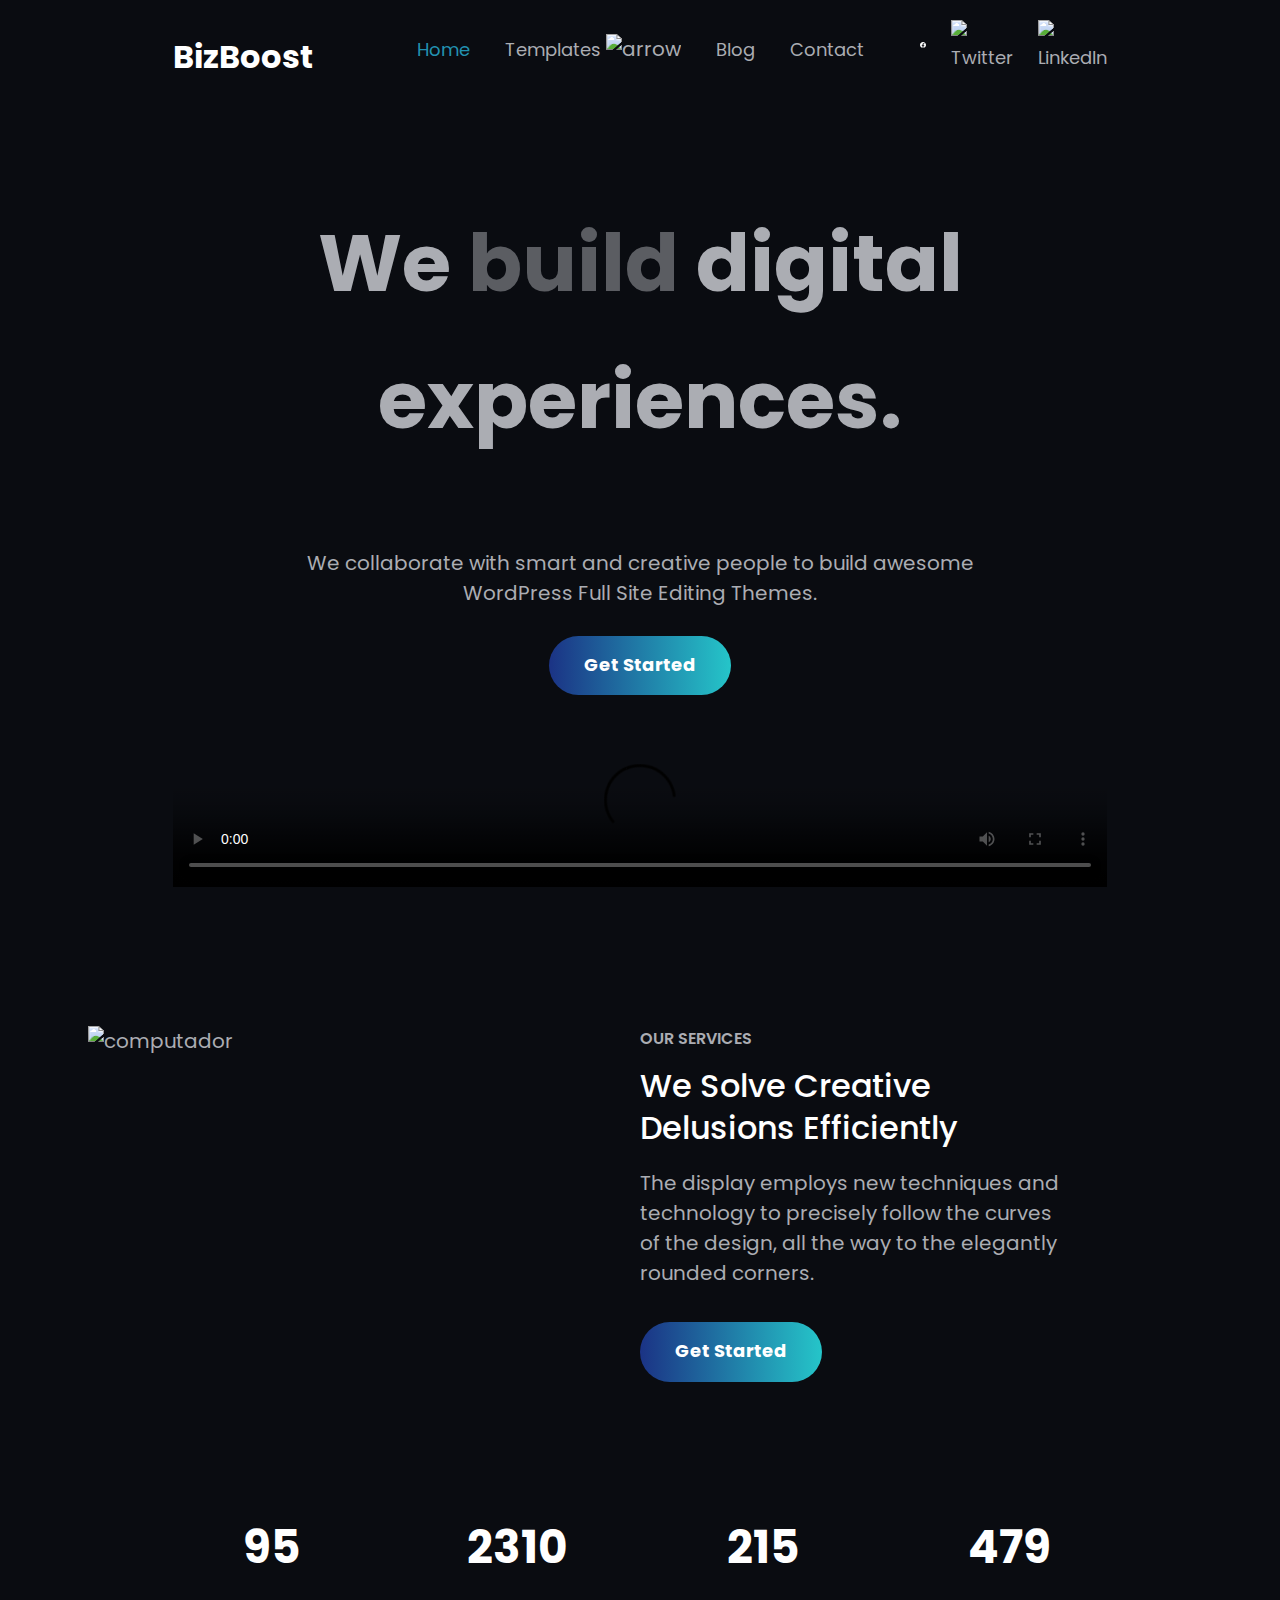
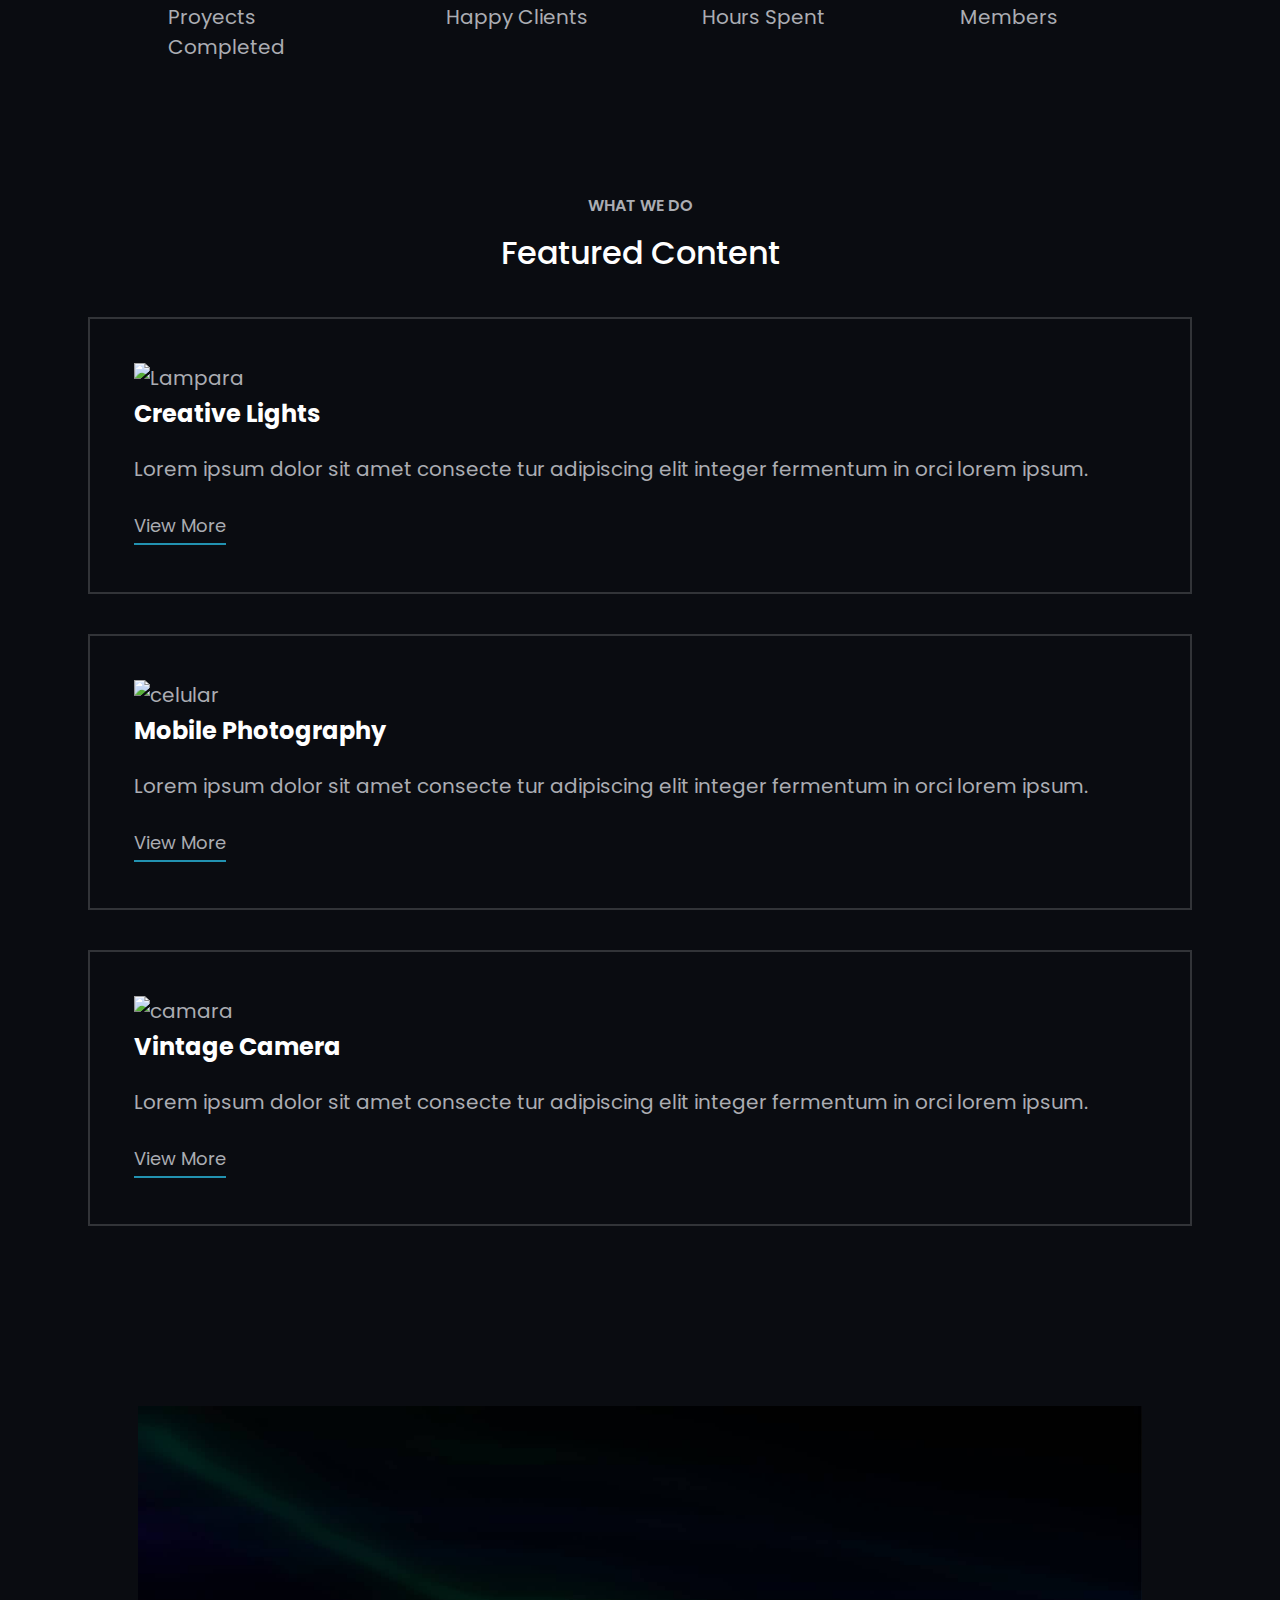
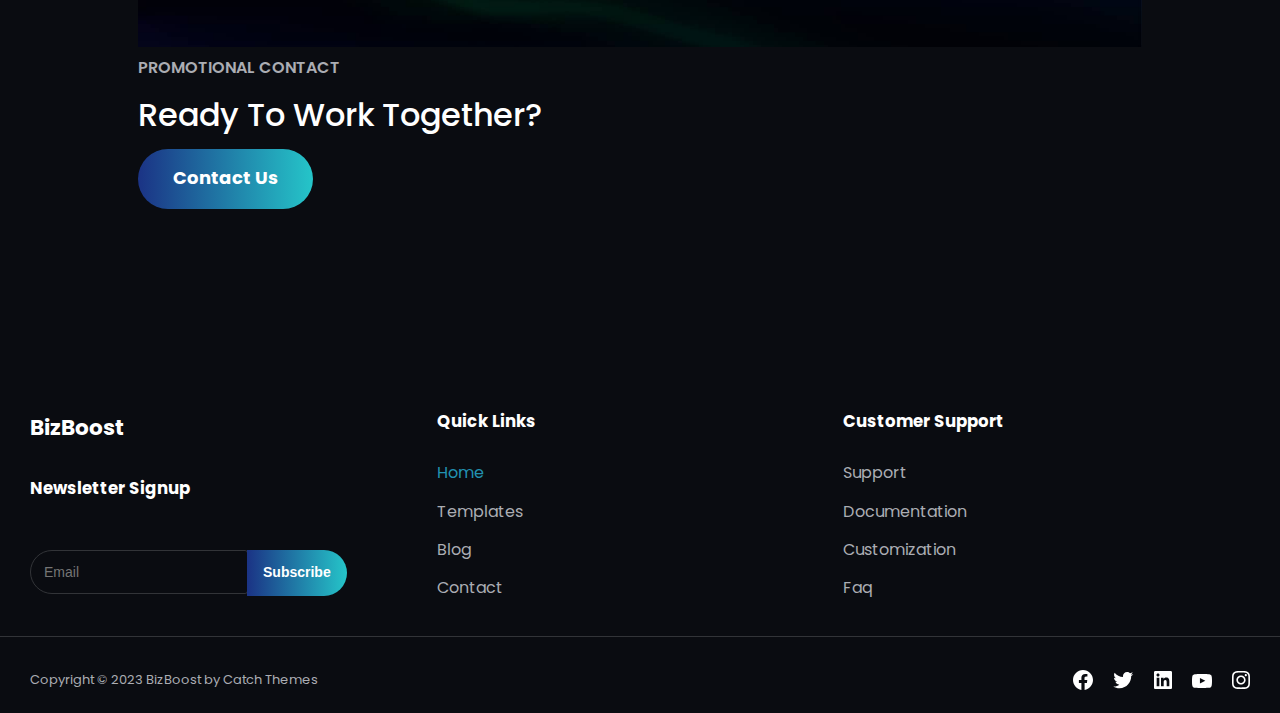
==== commit 2934767a: "Footer" ====
--- a/index.html
+++ b/index.html
@@ -11,7 +11,6 @@
     <link rel="stylesheet" href="src/index.css" />
   </head>
   <body>
-    <!-- hero -->
     <section class="blocks">
       <section class="hero">
         <header>
@@ -21,7 +20,7 @@
             </a>
           </div>
           <nav class="mobile">
-            <img src="/src/img/_= Menu icon.svg" alt="" />
+            <img src="src/img/menu.svg" alt="menu" />
           </nav>
           <nav class="desktop">
             <ul>
@@ -30,7 +29,7 @@
               </li>
               <li>
                 <a href="#">Templates</a>
-                <img src="/src/img/_= Menu icon.svg" alt="arrow" />
+                <img src="src/img/expand-arrow.svg" alt="arrow" />
                 <ul class="submenu">
                   <li>
                     <a href="#">Right Sidebar</a>
@@ -52,25 +51,24 @@
               <li>
                 <div class="circle"></div>
                 <a href="#">
-                  <img src="src/img/facebook.svg" alt="facebook" />
+                  <img src="src/img/facebook.svg" alt="fb" />
                 </a>
               </li>
               <li>
                 <div class="circle"></div>
                 <a href="#">
-                  <img src="/src/img/Vector (4).svg" alt="twitter" />
+                  <img src="src/img/twitter.svg" alt="twitter" />
                 </a>
               </li>
               <li>
                 <div class="circle"></div>
                 <a href="#">
-                  <img src="/src/img/Vector (5).svg" alt="In" />
+                  <img src="src/img/linkedin.svg" alt="linkedIn" />
                 </a>
               </li>
             </ul>
           </div>
         </header>
-
         <section class="main">
           <main>
             <div class="hero-title">
@@ -99,97 +97,183 @@
           </div>
         </section>
       </section>
-    </section>
-    <!-- Our Services  -->
-
-    <section class="our-services">
-      <div class="services-figure">
-        <img src="/src/img/hero-content (1).png" alt="computer" />
-      </div>
-      <div class="our-services-layout">
-        <div class="headings">
-          <h6>OUR SERVICES</h6>
-          <h2>We solve creative delusions efficiently</h2>
-        </div>
-        <p>
-          The display employs new techniques and technology to precisely follow
-          the curves of the design, all the way to the elegantly rounded
-          corners.
-        </p>
-        <div class="our-services-cta">
-          <a href="#" class="gradient-button">Get Started</a>
-        </div>
-      </div>
-    </section>
-    <section class="big-numbers">
-      <div class="number-box">
-        <span class="number">
-          <h3>95</h3>
-        </span>
-        <p>Projects Completed</p>
-      </div>
-      <div class="number-box">
-        <span class="number">
-          <h3>2310</h3>
-        </span>
-        <p>Happy Clients</p>
-      </div>
-      <div class="number-box">
-        <span class="number">
-          <h3>215</h3>
-        </span>
-        <p>Hours Spents</p>
-      </div>
-      <div class="number-box">
-        <span class="number">
-          <h3>479</h3>
-        </span>
-        <p>Members</p>
-      </div>
-    </section>
-
-    <!-- featured content-->
-    <section class="feature-container-layout">
-      <div class="feature-heading-container">
-        <h6>WHAT WE DO</h6>
-        <h2>Featured content</h2>
-      </div>
-      <section class="box">
+      <!-- Our Services Section -->
+      <section class="our-services">
+        <div class="services-figure">
+          <figure>
+            <img src="src/img/computador.png" alt="computador" />
+          </figure>
+        </div>
+        <div class="our-services-layout">
+          <div class="headings">
+            <h6>OUR SERVICES</h6>
+            <h2>We solve creative delusions efficiently</h2>
+          </div>
+          <p>
+            The display employs new techniques and technology to precisely
+            follow the curves of the design, all the way to the elegantly
+            rounded corners.
+          </p>
+          <div class="our-services-cta">
+            <a href="#" class="gradient-button">get started</a>
+          </div>
+        </div>
+      </section>
+      <!-- Big Numbers -->
+      <section class="big-numbers">
+        <div class="number-box">
+          <span class="number">
+            <h3>95</h3>
+          </span>
+          <p>Proyects Completed</p>
+        </div>
+        <div class="number-box">
+          <span class="number">
+            <h3>2310</h3>
+          </span>
+          <p>Happy Clients</p>
+        </div>
+        <div class="number-box">
+          <span class="number">
+            <h3>215</h3>
+          </span>
+          <p>Hours Spent</p>
+        </div>
+        <div class="number-box">
+          <span class="number">
+            <h3>479</h3>
+          </span>
+          <p>Members</p>
+        </div>
+      </section>
+      <!-- Featured Content Section  -->
+      <section class="featured-content-layout">
+        <div class="featured-content">
+          <h6>WHAT WE DO</h6>
+          <h2>Featured Content</h2>
+        </div>
         <div class="boxes">
-          <img src="./src/img/featured-content-1 (1).png" alt=" creative" />
-          <h2>Creative Lights</h2>
-          <p>
-            Lorem ipsum dolor sit amet consecte tur adipiscing elit integer
-            fermentum in orci lorem ipsum.
-          </p>
-          <a href="#"
-            >View More
-            <hr width="95px" />
-          </a>
-          <div class="boxes">
-            <img src="/src/img/featured-content-2 (1).pngg" alt="mobile" />
-            <h2>Mobile Photography</h2>
+          <div class="box">
+            <figure>
+              <img src="src/img/lamparas.png" alt="Lampara" />
+            </figure>
+            <h4>Creative Lights</h4>
             <p>
               Lorem ipsum dolor sit amet consecte tur adipiscing elit integer
               fermentum in orci lorem ipsum.
             </p>
-            <a href="#"
-              >View More
-              <hr width="95px" />
-            </a>
-          </div>
-          <div class="boxes">
-            <img src="/src/img/featured-content-3 (4).png" alt="camera" />
-            <h2>Vintage Camara</h2>
+            <a href="View More">View More </a>
+          </div>
+          <div class="box">
+            <figure>
+              <img src="src/img/celular.png" alt="celular" />
+            </figure>
+            <h4>Mobile Photography</h4>
             <p>
               Lorem ipsum dolor sit amet consecte tur adipiscing elit integer
               fermentum in orci lorem ipsum.
             </p>
-            <a href="#"
-              >View More
-              <hr width="95px" />
-            </a>
-          </div>
-        </div>
-      </section>
-    </section+            <a href="View More">View More </a>
+          </div>
+          <div class="box">
+            <figure>
+              <img src="src/img/camara.png" alt="camara" />
+            </figure>
+            <h4>Vintage Camera</h4>
+            <p>
+              Lorem ipsum dolor sit amet consecte tur adipiscing elit integer
+              fermentum in orci lorem ipsum.
+            </p>
+            <a href="View More">View More </a>
+          </div>
+        </div>
+      </section>
+
+      <!-- Promotional Contact -->
+
+      <section class="promotional-contact-layout">
+        <span class="overlay"></span>
+        <img class="rectangle" src="/src/img/striped-bg.png" alt="img" />
+        <div class="promotional-contact">
+          <h6>PROMOTIONAL CONTACT</h6>
+          <h2>Ready To Work Together?</h2>
+          <a href="#" class="gradient-button">Contact Us</a>
+        </div>
+      </section>
+    </section>
+    <!-- Footer -->
+    <footer>
+      <div class="footer-content">
+        <div class="newsletter">
+          <a href="/">
+            <h4>BizBoost</h4>
+          </a>
+          <div class="newsletter-signup">
+            <h5>Newsletter Signup</h5>
+            <div class="cta">
+              <input type="email" name="email" id="email" placeholder="Email" />
+              <button class="gradient-button email-btn">Subscribe</button>
+            </div>
+          </div>
+        </div>
+        <div class="links">
+          <div>
+            <h5>Quick Links</h5>
+            <ul>
+              <li><a href="#" class="selected">Home</a></li>
+              <li><a href="#">Templates</a></li>
+              <li><a href="#">Blog</a></li>
+              <li><a href="#">Contact</a></li>
+            </ul>
+          </div>
+          <div>
+            <h5>Customer Support</h5>
+            <ul>
+              <li><a href="#">Support</a></li>
+              <li><a href="#">documentation</a></li>
+              <li><a href="#">Customization</a></li>
+              <li><a href="#">Faq</a></li>
+            </ul>
+          </div>
+        </div>
+      </div>
+      <div class="copyright">
+        <p>Copyright © 2023 BizBoost by Catch Themes</p>
+        <div class="footer-social">
+          <ul>
+            <li>
+              <div class="circle-social"></div>
+              <a href="#">
+                <img src="/src/img/facebook.svg" alt="face" />
+              </a>
+            </li>
+            <li>
+              <div class="circle-social"></div>
+              <a href="#">
+                <img src="/src/img/Vector (4).svg" alt="twitter" />
+              </a>
+            </li>
+            <li>
+              <div class="circle-social"></div>
+              <a href="#">
+                <img src="/src/img/Vector (5).svg" alt="In" />
+              </a>
+            </li>
+            <li>
+              <div class="circle-social"></div>
+              <a href="#">
+                <img src="/src/img/Vector (6).svg" alt="youtube" />
+              </a>
+            </li>
+            <li>
+              <div class="circle"></div>
+              <a href="#">
+                <img src="/src/img/Vector (7).svg" alt="instagram" />
+              </a>
+            </li>
+          </ul>
+        </div>
+      </div>
+    </footer>
+  </body>
+</html>
--- a/src/index.css
+++ b/src/index.css
@@ -36,7 +36,6 @@
   box-sizing: inherit;
 }
 
-h1,
 h2,
 h3,
 h4,
@@ -64,7 +63,10 @@
   font-size: 1.6em;
   font-weight: var(--bold);
 }
-
+h4 {
+  font-size: 1.2em;
+  line-height: 1.72em;
+}
 h4,
 h5 {
   font-weight: var(--bold);
@@ -107,9 +109,14 @@
 
 a:hover,
 .logo h2:hover {
+  cursor: pointer;
   color: var(--primary);
 }
-
+a:hover,
+.logo h2:hover {
+  cursor: pointer;
+  color: var(--primary);
+}
 .lowlight {
   opacity: 0.5;
 }
@@ -134,7 +141,7 @@
   background: var(--white);
   color: var(--background);
 }
-
+/* Mov */
 .blocks {
   padding: 0 30px;
 }
@@ -174,6 +181,10 @@
 
 .social ul {
   column-gap: 25px;
+}
+
+.social a:hover {
+  cursor: pointer;
 }
 
 main {
@@ -204,8 +215,6 @@
   object-fit: cover;
 }
 
-/* services */
-
 .our-services {
   margin: 42px 0;
 }
@@ -226,6 +235,135 @@
   display: flex;
   justify-content: center;
 }
+/* feature content */
+
+.featured-content-layout {
+  display: flex;
+  flex-direction: column;
+  gap: 44px;
+}
+.featured-content {
+  text-align: center;
+  margin-top: -20px;
+}
+
+.box a {
+  position: relative;
+}
+.box img {
+  height: auto;
+  width: 100%;
+  vertical-align: bottom;
+}
+.box :hover img {
+  transform: scale(1.1);
+  transition: all 0.5s ease-in-out;
+  opacity: 0.5;
+}
+.box figure {
+  overflow: hidden;
+}
+
+.boxes {
+  display: flex;
+  flex-direction: column;
+  gap: 39.9px;
+}
+.boxes .box {
+  padding: 44px;
+  border: 2px solid var(--border-color);
+}
+.box a::after {
+  content: "";
+  border-bottom: 2px solid var(--primary);
+  position: absolute;
+  width: 100%;
+  height: 2px;
+  left: 0;
+  bottom: -7px;
+}
+/* FOOTER */
+
+.footer-content {
+  display: flex;
+  flex-direction: column;
+  padding: 20px 30px 0;
+}
+
+footer:first-child {
+  flex: 1;
+}
+
+footer:last-child {
+  flex: 2;
+}
+
+.newsletter h5 {
+  padding-top: 30px;
+  padding-bottom: 30px;
+}
+
+.links ul {
+  flex-direction: column;
+}
+
+.links a {
+  font-size: 0.8em;
+}
+
+.selected {
+  color: var(--primary);
+}
+
+.footer-social {
+  display: flex;
+}
+
+.footer-social ul {
+  gap: 20px;
+}
+
+.footer-social li {
+  display: flex;
+  align-items: center;
+}
+
+.copyright {
+  font-size: 0.65em;
+  border-top: 1px solid var(--border-color);
+  padding: 20px 30px 0;
+  display: flex;
+  flex-direction: column;
+}
+
+#email {
+  font-size: 0.7em;
+  padding: 13px;
+  background-color: transparent;
+  border: 2px solid var(--input-border);
+  border-radius: 4px;
+  color: #fff;
+  border: 1px solid var(--border-color);
+  border-bottom-left-radius: 30px;
+  border-top-left-radius: 30px;
+  width: 218px;
+}
+.email-btn {
+  border-top-left-radius: 0px;
+  border-bottom-left-radius: 0px;
+  border-top-right-radius: 30px;
+  border-bottom-right-radius: 30px;
+  border: 0;
+  padding: 11px 16px 12px;
+  margin-left: -6px;
+  font-size: 0.7em;
+}
+
+.cta {
+  padding: 5px 0 40px;
+}
+
+/* TABLET & DESKTOP BREAKPOINTS */
 
 @media all and (min-width: 479px) and (max-width: 1280px) {
 }
@@ -352,54 +490,77 @@
     align-items: flex-start;
     justify-content: center;
   }
-}
-
-/* what we do  */
-
-what-we-do {
-  border: dashed 3px white;
-  max-width: 1400px;
-  margin: 0 auto;
-  margin-top: 143px;
-}
-.what-we-do h6 {
-  font-size: 1em;
-}
-.what-we-do h2 {
-  line-height: 1.29;
-  text-transform: capitalize;
-  font-size: var(--heading-two);
-  margin-top: 14px;
-  margin-bottom: 54px;
-}
-.box-wwd {
-  border: dashed 3px green;
-  max-width: 1400px;
-  display: flex;
-  flex: 1;
-  flex-direction: column;
-  align-items: center;
-}
-.box-imgs {
-  border: dashed 3px red;
-  max-width: 1400px;
-  display: flex;
-  flex: 1;
-  gap: 40px;
-}
-.img-1,
-.img-2,
-.img-3 {
-  border: solid 1px var(--primary-text-color);
-  display: flex;
-  flex-direction: column;
-  align-items: center;
-}
-
-.img-1 img,
-.img-2 img,
-.img-3 img {
-  width: 352.02px;
-  height: 234.52px;
-  /* flex-shrink: 0; */
-}
+
+  .featured-content-layout {
+    gap: 44px;
+  }
+
+  .featured-content-layout > * {
+    flex: 1;
+  }
+
+  .boxes-container {
+    flex-direction: row;
+  }
+
+  .box img:hover {
+    opacity: 0.8;
+    transform: scale(1.1);
+  }
+
+  .promotional-contact-layout {
+    padding: 180px 50px;
+  }
+
+  .circle-social {
+    width: 42px;
+    height: 42px;
+    border-radius: 50%;
+    position: absolute;
+    left: -11px;
+    top: -10px;
+  }
+
+  .circle-social:hover {
+    background: rgba(255, 255, 255, 0.25);
+  }
+
+  .links {
+    display: flex;
+    flex-direction: row;
+  }
+
+  .footer-content {
+    display: flex;
+    flex-direction: row;
+  }
+
+  .newsletter {
+    flex: 1;
+  }
+
+  .cta {
+    min-width: 335px;
+  }
+
+  .links {
+    flex: 2;
+  }
+
+  .links > * {
+    flex: 1;
+  }
+
+  .copyright {
+    flex-direction: row;
+  }
+
+  .copyright > * {
+    flex: 1;
+  }
+
+  .footer-social {
+    justify-content: flex-end;
+    align-items: center;
+  }
+}
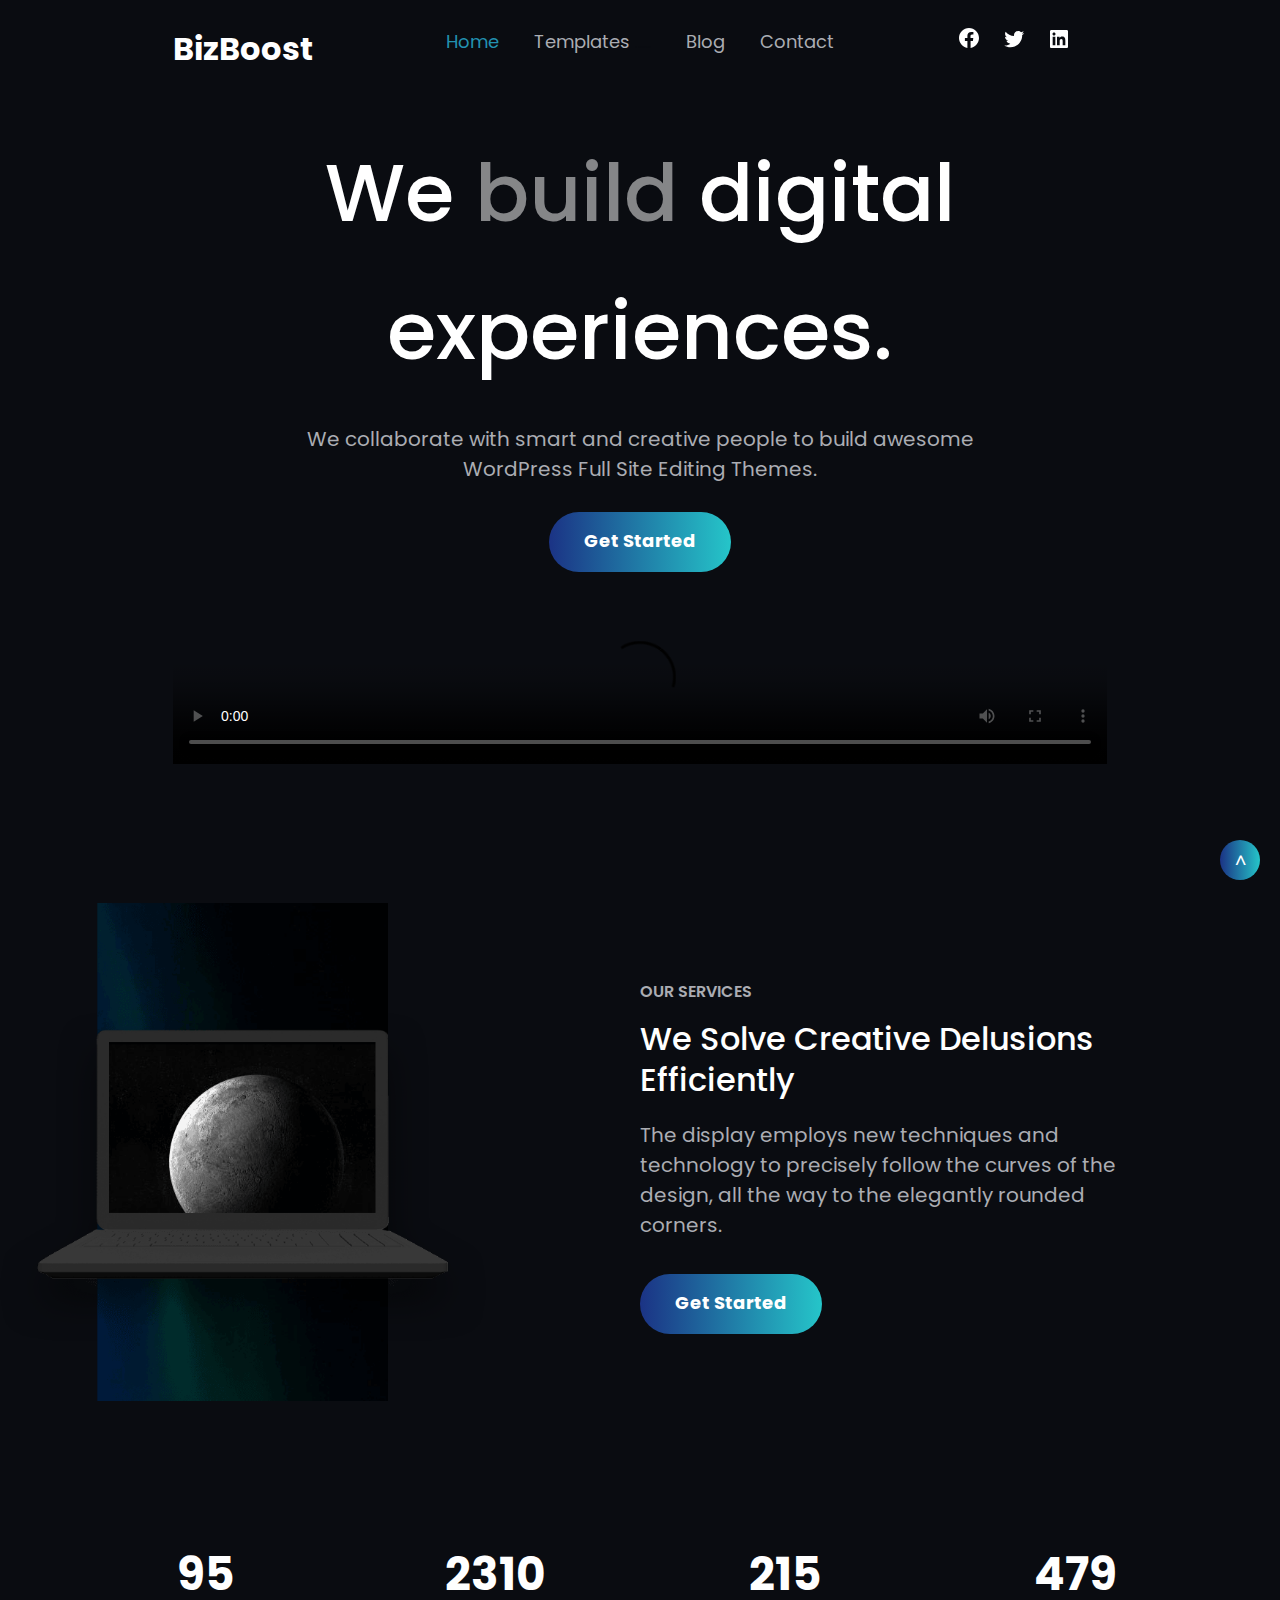
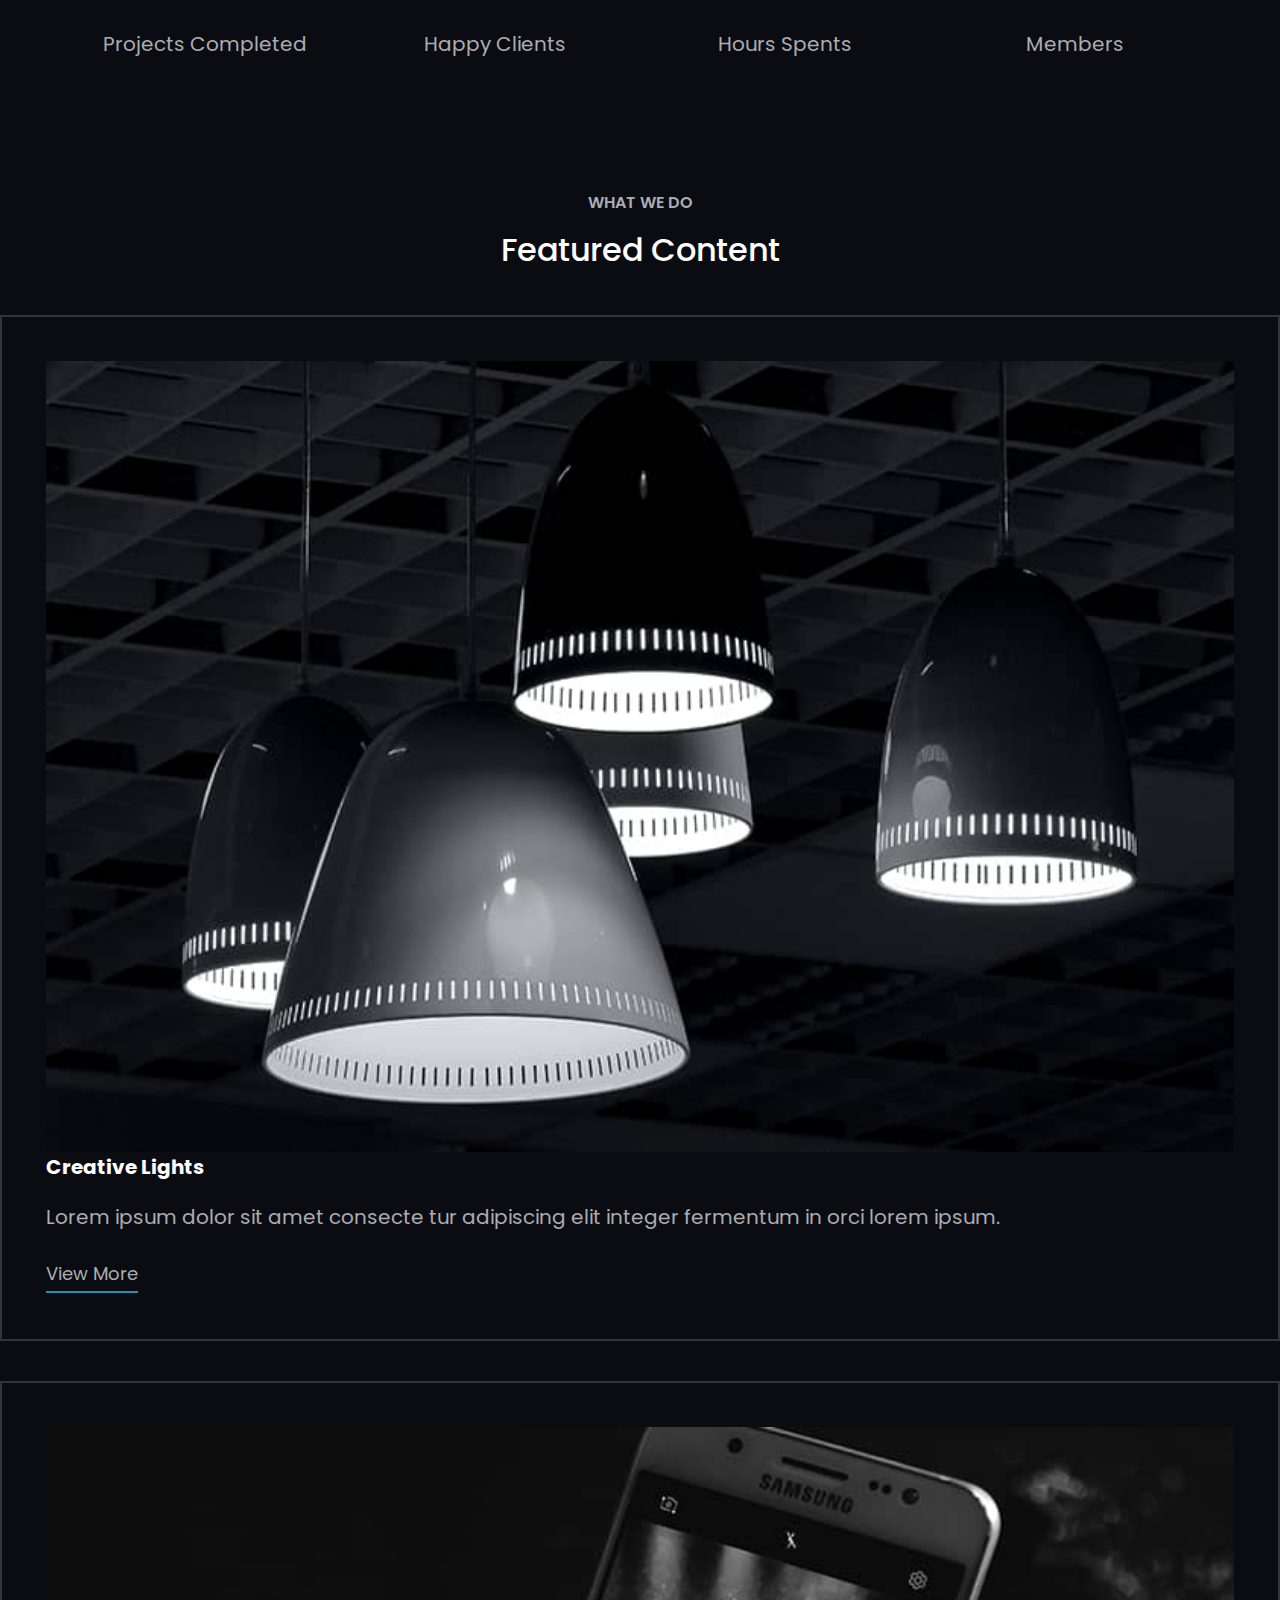
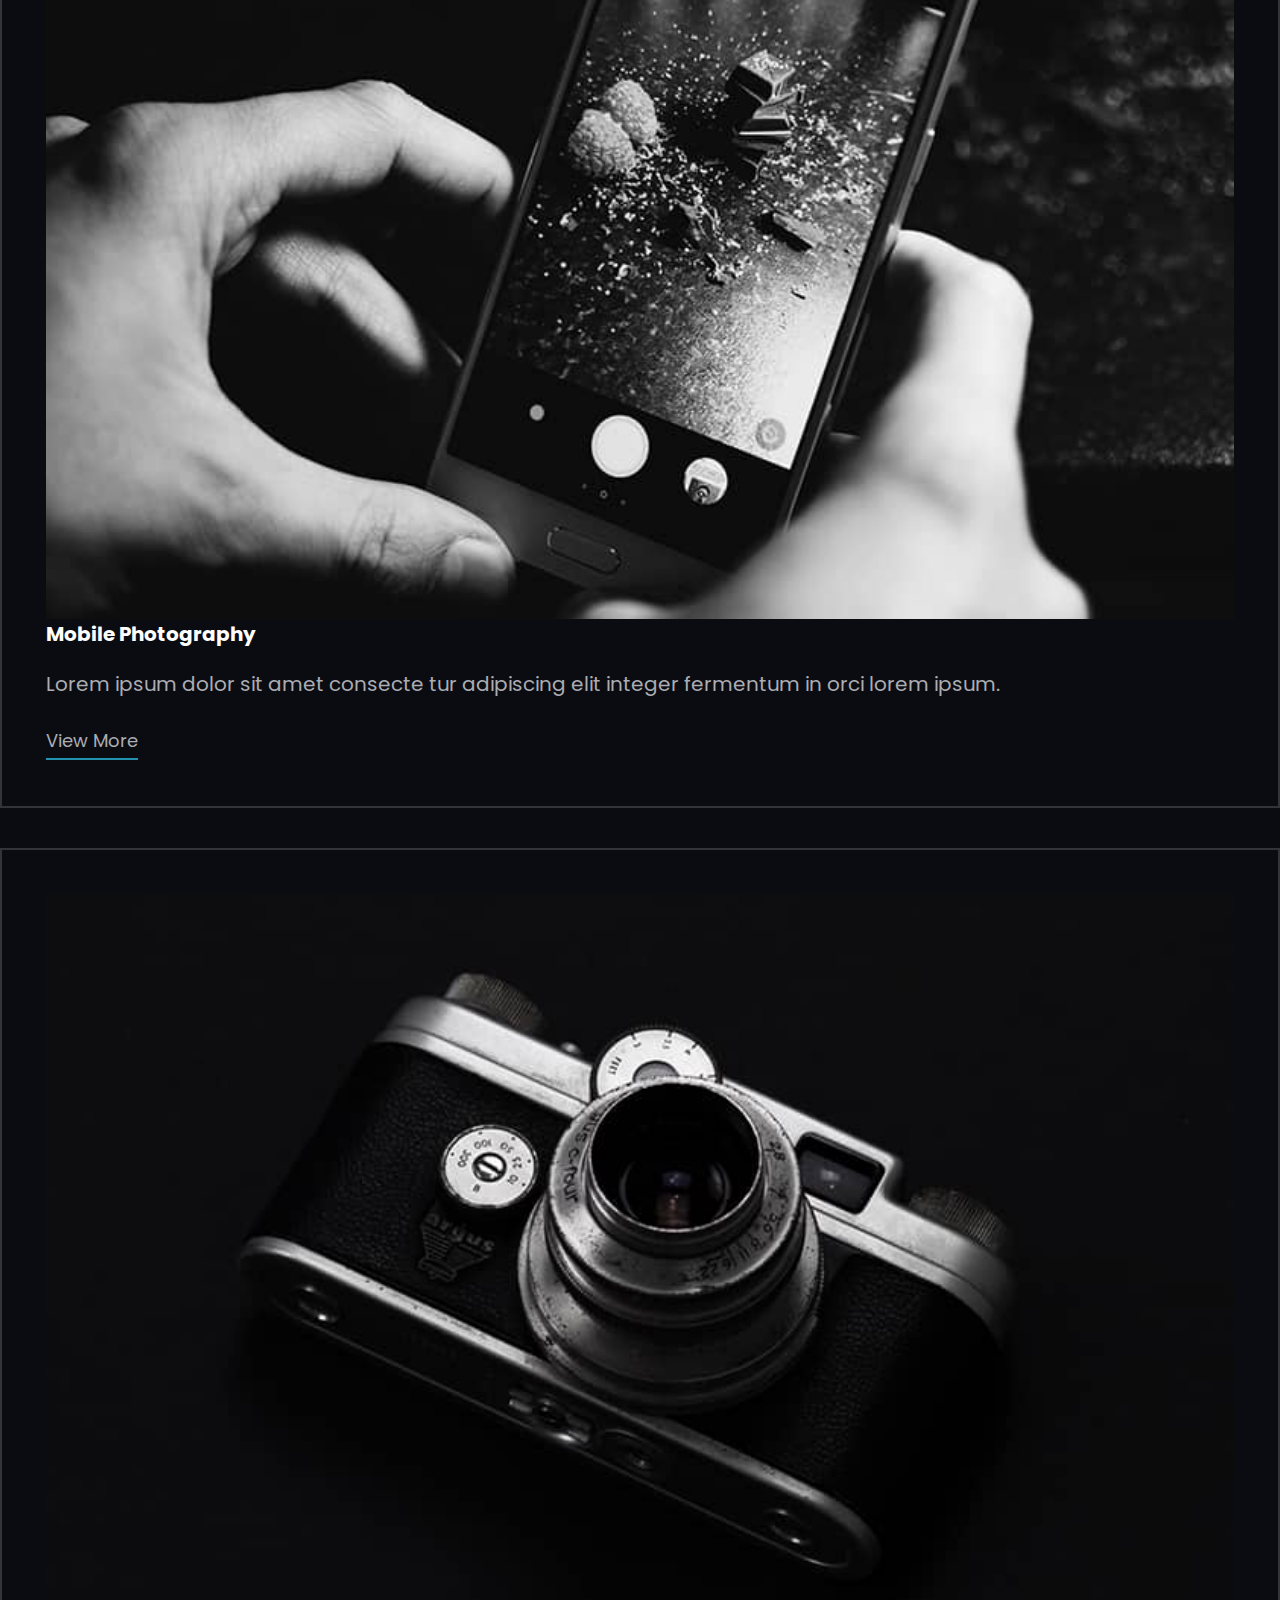
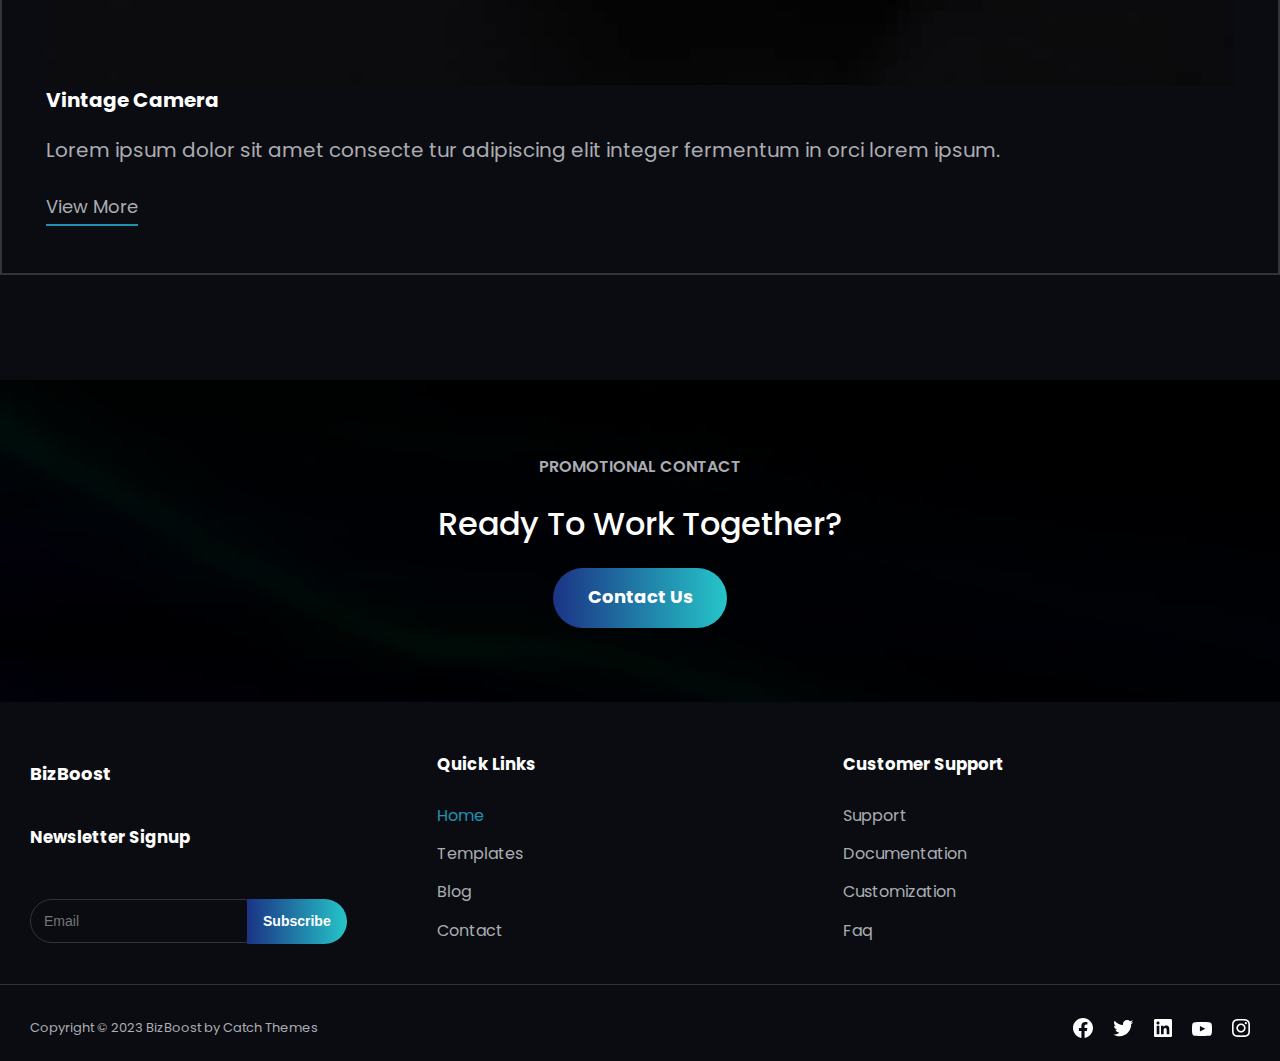
==== commit 7902b028: "FOOTER" ====
--- a/index.html
+++ b/index.html
@@ -11,6 +11,7 @@
     <link rel="stylesheet" href="src/index.css" />
   </head>
   <body>
+    <!-- hero -->
     <section class="blocks">
       <section class="hero">
         <header>
@@ -20,7 +21,7 @@
             </a>
           </div>
           <nav class="mobile">
-            <img src="src/img/menu.svg" alt="menu" />
+            <img src="/src/img/_= Menu icon.svg" alt="" />
           </nav>
           <nav class="desktop">
             <ul>
@@ -29,7 +30,7 @@
               </li>
               <li>
                 <a href="#">Templates</a>
-                <img src="src/img/expand-arrow.svg" alt="arrow" />
+                <img src="/src/img/_= Menu icon.svg" alt="arrow" />
                 <ul class="submenu">
                   <li>
                     <a href="#">Right Sidebar</a>
@@ -51,24 +52,25 @@
               <li>
                 <div class="circle"></div>
                 <a href="#">
-                  <img src="src/img/facebook.svg" alt="fb" />
+                  <img src="src/img/facebook.svg" alt="facebook" />
                 </a>
               </li>
               <li>
                 <div class="circle"></div>
                 <a href="#">
-                  <img src="src/img/twitter.svg" alt="twitter" />
+                  <img src="/src/img/Vector (4).svg" alt="twitter" />
                 </a>
               </li>
               <li>
                 <div class="circle"></div>
                 <a href="#">
-                  <img src="src/img/linkedin.svg" alt="linkedIn" />
+                  <img src="/src/img/Vector (5).svg" alt="In" />
                 </a>
               </li>
             </ul>
           </div>
         </header>
+
         <section class="main">
           <main>
             <div class="hero-title">
@@ -97,183 +99,175 @@
           </div>
         </section>
       </section>
-      <!-- Our Services Section -->
-      <section class="our-services">
-        <div class="services-figure">
+    </section>
+    <!-- Our Services  -->
+
+    <section class="our-services">
+      <div class="services-figure">
+        <img src="/src/img/hero-content (1).png" alt="computer" />
+      </div>
+      <div class="our-services-layout">
+        <div class="headings">
+          <h6>OUR SERVICES</h6>
+          <h2>We solve creative delusions efficiently</h2>
+        </div>
+        <p>
+          The display employs new techniques and technology to precisely follow
+          the curves of the design, all the way to the elegantly rounded
+          corners.
+        </p>
+        <div class="our-services-cta">
+          <a href="#" class="gradient-button">Get Started</a>
+        </div>
+      </div>
+    </section>
+    <section class="big-numbers">
+      <div class="number-box">
+        <span class="number">
+          <h3>95</h3>
+        </span>
+        <p>Projects Completed</p>
+      </div>
+      <div class="number-box">
+        <span class="number">
+          <h3>2310</h3>
+        </span>
+        <p>Happy Clients</p>
+      </div>
+      <div class="number-box">
+        <span class="number">
+          <h3>215</h3>
+        </span>
+        <p>Hours Spents</p>
+      </div>
+      <div class="number-box">
+        <span class="number">
+          <h3>479</h3>
+        </span>
+        <p>Members</p>
+      </div>
+    </section>
+
+    <!-- Featured Content -->
+    <section class="featured-content-layout">
+      <div class="featured-content">
+        <h6>WHAT WE DO</h6>
+        <h2>Featured Content</h2>
+      </div>
+      <div class="boxes">
+        <div class="box">
           <figure>
-            <img src="src/img/computador.png" alt="computador" />
+            <img src="/src/img/featured-content-1 (1).png" alt=" Creative" />
           </figure>
-        </div>
-        <div class="our-services-layout">
-          <div class="headings">
-            <h6>OUR SERVICES</h6>
-            <h2>We solve creative delusions efficiently</h2>
-          </div>
-          <p>
-            The display employs new techniques and technology to precisely
-            follow the curves of the design, all the way to the elegantly
-            rounded corners.
-          </p>
-          <div class="our-services-cta">
-            <a href="#" class="gradient-button">get started</a>
-          </div>
-        </div>
-      </section>
-      <!-- Big Numbers -->
-      <section class="big-numbers">
-        <div class="number-box">
-          <span class="number">
-            <h3>95</h3>
-          </span>
-          <p>Proyects Completed</p>
-        </div>
-        <div class="number-box">
-          <span class="number">
-            <h3>2310</h3>
-          </span>
-          <p>Happy Clients</p>
-        </div>
-        <div class="number-box">
-          <span class="number">
-            <h3>215</h3>
-          </span>
-          <p>Hours Spent</p>
-        </div>
-        <div class="number-box">
-          <span class="number">
-            <h3>479</h3>
-          </span>
-          <p>Members</p>
-        </div>
-      </section>
-      <!-- Featured Content Section  -->
-      <section class="featured-content-layout">
-        <div class="featured-content">
-          <h6>WHAT WE DO</h6>
-          <h2>Featured Content</h2>
-        </div>
-        <div class="boxes">
-          <div class="box">
-            <figure>
-              <img src="src/img/lamparas.png" alt="Lampara" />
-            </figure>
-            <h4>Creative Lights</h4>
-            <p>
-              Lorem ipsum dolor sit amet consecte tur adipiscing elit integer
-              fermentum in orci lorem ipsum.
-            </p>
-            <a href="View More">View More </a>
-          </div>
-          <div class="box">
-            <figure>
-              <img src="src/img/celular.png" alt="celular" />
-            </figure>
-            <h4>Mobile Photography</h4>
-            <p>
-              Lorem ipsum dolor sit amet consecte tur adipiscing elit integer
-              fermentum in orci lorem ipsum.
-            </p>
-            <a href="View More">View More </a>
-          </div>
-          <div class="box">
-            <figure>
-              <img src="src/img/camara.png" alt="camara" />
-            </figure>
-            <h4>Vintage Camera</h4>
-            <p>
-              Lorem ipsum dolor sit amet consecte tur adipiscing elit integer
-              fermentum in orci lorem ipsum.
-            </p>
-            <a href="View More">View More </a>
-          </div>
-        </div>
-      </section>
-
-      <!-- Promotional Contact -->
-
-      <section class="promotional-contact-layout">
-        <span class="overlay"></span>
-        <img class="rectangle" src="/src/img/striped-bg.png" alt="img" />
-        <div class="promotional-contact">
-          <h6>PROMOTIONAL CONTACT</h6>
-          <h2>Ready To Work Together?</h2>
-          <a href="#" class="gradient-button">Contact Us</a>
-        </div>
-      </section>
-    </section>
+          <h4>Creative Lights</h4>
+          <p>Lorem ipsum dolor sit amet consecte tur adipiscing elit integer fermentum in orci lorem ipsum.</p>
+          <a href="View More">View More </a>
+        </div>
+        <div class="box">
+          <figure>
+            <img src="/src/img/featured-content-2 (1).png" alt="mobile" />
+          </figure>
+          <h4>Mobile Photography</h4>
+          <p>Lorem ipsum dolor sit amet consecte tur adipiscing elit integer fermentum in orci lorem ipsum.</p>
+          <a href="View More">View More </a>
+        </div>
+        <div class="box">
+          <figure>
+            <img src="/src/img/featured-content-3 (4).png" alt="Camera" />
+          </figure>
+          <h4>Vintage Camera</h4>
+          <p>Lorem ipsum dolor sit amet consecte tur adipiscing elit integer fermentum in orci lorem ipsum.</p>
+          <a href="View More">View More </a>
+        </div>
+      </div>
+    </section>
+    <!-- PROMOTIONAL  -->
+    <section class="promotional-container-layout">
+      <span class="overlay"></span>
+      <img src="./src/img/striped-bg.png" alt="image" />
+      <div class="promotional-container">
+        <h6>PROMOTIONAL CONTACT</h6>
+        <h2>Ready To Work Together?</h2>
+        <a href="#" class="gradient-button">Contact Us</a>
+      </div>
+    </section>
+
     <!-- Footer -->
-    <footer>
-      <div class="footer-content">
-        <div class="newsletter">
-          <a href="/">
-            <h4>BizBoost</h4>
-          </a>
-          <div class="newsletter-signup">
-            <h5>Newsletter Signup</h5>
-            <div class="cta">
-              <input type="email" name="email" id="email" placeholder="Email" />
-              <button class="gradient-button email-btn">Subscribe</button>
-            </div>
-          </div>
-        </div>
-        <div class="links">
-          <div>
-            <h5>Quick Links</h5>
-            <ul>
-              <li><a href="#" class="selected">Home</a></li>
-              <li><a href="#">Templates</a></li>
-              <li><a href="#">Blog</a></li>
-              <li><a href="#">Contact</a></li>
-            </ul>
-          </div>
-          <div>
-            <h5>Customer Support</h5>
-            <ul>
-              <li><a href="#">Support</a></li>
-              <li><a href="#">documentation</a></li>
-              <li><a href="#">Customization</a></li>
-              <li><a href="#">Faq</a></li>
-            </ul>
-          </div>
-        </div>
-      </div>
-      <div class="copyright">
-        <p>Copyright © 2023 BizBoost by Catch Themes</p>
-        <div class="footer-social">
+  <footer>
+    <div class="footer-content">
+      <div class="newsletter">
+        <a href="/">
+          <h4>BizBoost</h4>
+        </a>
+        <div class="newsletter-signup">
+          <h5>Newsletter Signup</h5>
+          <div class="cta">
+            <input type="email" name="email" id="email" placeholder="Email" />
+            <button class="gradient-button email-btn">Subscribe</button>
+          </div>
+        </div>
+      </div>
+      <div class="links">
+        <div>
+          <h5>Quick Links</h5>
           <ul>
-            <li>
-              <div class="circle-social"></div>
-              <a href="#">
-                <img src="/src/img/facebook.svg" alt="face" />
-              </a>
-            </li>
-            <li>
-              <div class="circle-social"></div>
-              <a href="#">
-                <img src="/src/img/Vector (4).svg" alt="twitter" />
-              </a>
-            </li>
-            <li>
-              <div class="circle-social"></div>
-              <a href="#">
-                <img src="/src/img/Vector (5).svg" alt="In" />
-              </a>
-            </li>
-            <li>
-              <div class="circle-social"></div>
-              <a href="#">
-                <img src="/src/img/Vector (6).svg" alt="youtube" />
-              </a>
-            </li>
-            <li>
-              <div class="circle"></div>
-              <a href="#">
-                <img src="/src/img/Vector (7).svg" alt="instagram" />
-              </a>
-            </li>
+            <li><a href="#" class="selected">Home</a></li>
+            <li><a href="#">Templates</a></li>
+            <li><a href="#">Blog</a></li>
+            <li><a href="#">Contact</a></li>
           </ul>
         </div>
-      </div>
-    </footer>
-  </body>
-</html>
+        <div>
+          <h5>Customer Support</h5>
+          <ul>
+            <li><a href="#">Support</a></li>
+            <li><a href="#">documentation</a></li>
+            <li><a href="#">Customization</a></li>
+            <li><a href="#">Faq</a></li>
+          </ul>
+        </div>
+      </div>
+    </div>
+    <div class="copyright">
+      <p>Copyright © 2023 BizBoost by Catch Themes</p>
+      <div class="footer-social">
+        <ul>
+          <li>
+            <div class="circle-social"></div>
+            <a href="#">
+              <img src="/src/img/facebook.svg" alt="face" />
+            </a>
+          </li>
+          <li>
+            <div class="circle-social"></div>
+            <a href="#">
+              <img src="/src/img/Vector (4).svg" alt="twitter" />
+            </a>
+          </li>
+          <li>
+            <div class="circle-social"></div>
+            <a href="#">
+              <img src="/src/img/Vector (5).svg" alt="In" />
+            </a>
+          </li>
+          <li>
+            <div class="circle-social"></div>
+            <a href="#">
+              <img src="/src/img/Vector (6).svg" alt="youtube" />
+            </a>
+          </li>
+          <li>
+            <div class="circle"></div>
+            <a href="#">
+              <img src="/src/img/Vector (7).svg" alt="instagram" />
+            </a>
+          </li>
+        </ul>
+      </div>
+    </div>
+  </footer>
+  <div>
+    <a class="float" href="/"> ^ </a>
+
+</body>
+</html>--- a/src/index.css
+++ b/src/index.css
@@ -36,6 +36,7 @@
   box-sizing: inherit;
 }
 
+h1,
 h2,
 h3,
 h4,
@@ -63,10 +64,7 @@
   font-size: 1.6em;
   font-weight: var(--bold);
 }
-h4 {
-  font-size: 1.2em;
-  line-height: 1.72em;
-}
+
 h4,
 h5 {
   font-weight: var(--bold);
@@ -109,14 +107,9 @@
 
 a:hover,
 .logo h2:hover {
-  cursor: pointer;
   color: var(--primary);
 }
-a:hover,
-.logo h2:hover {
-  cursor: pointer;
-  color: var(--primary);
-}
+
 .lowlight {
   opacity: 0.5;
 }
@@ -141,7 +134,7 @@
   background: var(--white);
   color: var(--background);
 }
-/* Mov */
+
 .blocks {
   padding: 0 30px;
 }
@@ -181,10 +174,6 @@
 
 .social ul {
   column-gap: 25px;
-}
-
-.social a:hover {
-  cursor: pointer;
 }
 
 main {
@@ -215,6 +204,8 @@
   object-fit: cover;
 }
 
+/* services */
+
 .our-services {
   margin: 42px 0;
 }
@@ -235,8 +226,134 @@
   display: flex;
   justify-content: center;
 }
-/* feature content */
-
+
+@media all and (min-width: 479px) and (max-width: 1280px) {
+}
+
+@media all and (min-width: 479px) {
+  .selected {
+    color: var(--primary);
+  }
+
+  .circle {
+    width: 42px;
+    height: 42px;
+    border-radius: 50%;
+    position: absolute;
+    left: -11px;
+    top: -2px;
+  }
+
+  .circle:hover {
+    background: rgba(255, 255, 255, 0.25);
+  }
+
+  .blocks {
+    padding: 0 88px;
+  }
+
+  .hero {
+    padding: 0 85px;
+  }
+
+  .logo {
+    flex: 1;
+  }
+
+  .logo h2 {
+    font-size: 32px;
+    font-weight: 700;
+  }
+
+  .mobile {
+    display: none;
+  }
+
+  .desktop {
+    flex: 3;
+    display: flex;
+    justify-content: center;
+  }
+
+  .desktop ul {
+    column-gap: 35px;
+  }
+
+  .desktop ul li:nth-child(2) img {
+    width: 16px;
+  }
+
+  .desktop ul li {
+    position: relative;
+  }
+
+  .desktop ul li:nth-child(2):hover .submenu {
+    position: absolute;
+    display: flex;
+    flex-direction: column;
+  }
+
+  .submenu {
+    width: 230px;
+    background-color: var(--sub-menu-bg);
+    z-index: 99;
+  }
+
+  .submenu li {
+    min-width: 100%;
+    padding-left: 20px;
+    border: 1px solid var(--border-color);
+  }
+
+  .submenu li:hover {
+    padding-left: 30px;
+  }
+
+  .social {
+    flex: 1;
+  }
+
+  h1 {
+    font-size: 4em;
+    line-height: 1.72em;
+  }
+
+  h3 {
+    font-size: 2.27em;
+  }
+
+  main {
+    max-width: 760px;
+  }
+
+  .our-services {
+    display: flex;
+    margin: 131px 0;
+  }
+
+  .big-numbers {
+    flex-direction: row;
+    gap: 40px;
+    padding: 0 80px;
+    margin-bottom: 131px;
+  }
+
+  .big-numbers > * {
+    flex: 1;
+  }
+
+  .our-services > * {
+    flex: 1;
+  }
+  .our-services-layout {
+    padding: 0 12%;
+    display: flex;
+    flex-direction: column;
+    align-items: flex-start;
+    justify-content: center;
+  }
+}
+/* FEATURED */
 .featured-content-layout {
   display: flex;
   flex-direction: column;
@@ -282,6 +399,46 @@
   left: 0;
   bottom: -7px;
 }
+/* Promotional  */
+
+.promotional-container-layout {
+  text-align: center;
+  padding: 74px 50px;
+  position: relative;
+  margin-top: 105px;
+  margin-bottom: 30px;
+}
+.promotional-container-layout img {
+  width: 100%;
+  height: 100%;
+  position: absolute;
+  left: 0;
+  top: 0;
+  margin: 0;
+  padding: 0;
+  object-fit: cover;
+  z-index: 0;
+}
+.promotional-container-layout .promotional-container {
+  position: relative;
+  z-index: 1;
+}
+.promotional-container h2 {
+  padding: 10px 0;
+}
+.overlay {
+  z-index: 1;
+  position: absolute;
+  left: 0;
+  top: 0;
+  margin: 0;
+  padding: 0;
+  background-color: #000;
+  width: 100%;
+  height: 100%;
+  opacity: 0.6;
+}
+
 /* FOOTER */
 
 .footer-content {
@@ -564,3 +721,47 @@
     align-items: center;
   }
 }
+.float {
+  position: fixed;
+  text-align: center;
+  vertical-align: middle;
+  color: #fff;
+  width: 40px;
+  height: 40px;
+  border-radius: 50%;
+  background: linear-gradient(
+    90deg,
+    var(--gradient-start) 0%,
+    var(--gradient-end) 100%
+  );
+  bottom: 0;
+  right: 0;
+  z-index: 9999;
+  margin: 20px;
+  padding: 0px;
+}
+
+.float {
+  position: fixed;
+  text-align: center;
+  vertical-align: middle;
+  color: #fff;
+  width: 40px;
+  height: 40px;
+  border-radius: 50%;
+  background: linear-gradient(
+    90deg,
+    var(--gradient-start) 0%,
+    var(--gradient-end) 100%
+  );
+  bottom: 0;
+  right: 0;
+  z-index: 9999;
+  margin: 20px;
+  padding: 0px;
+}
+.float:hover {
+  background: var(--white);
+  color: var(--background);
+  transition: all 0.8s ease;
+}
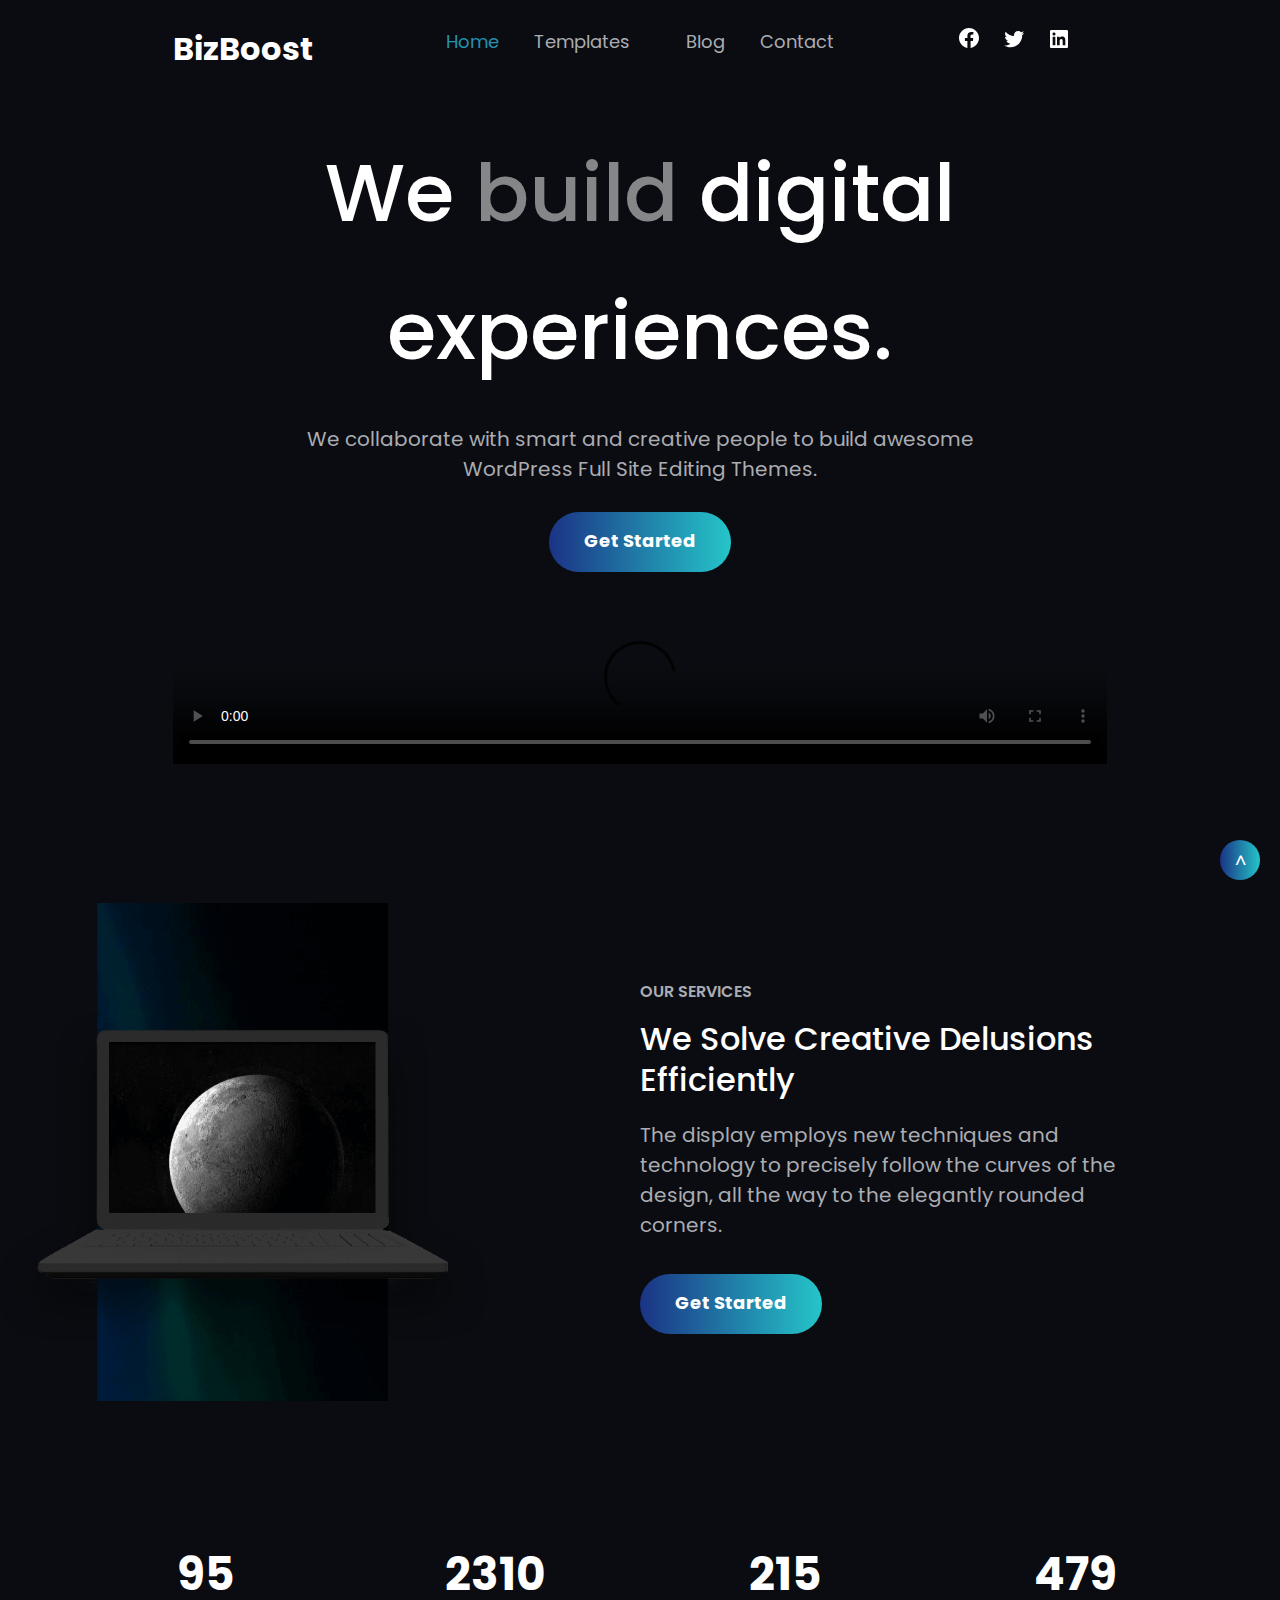
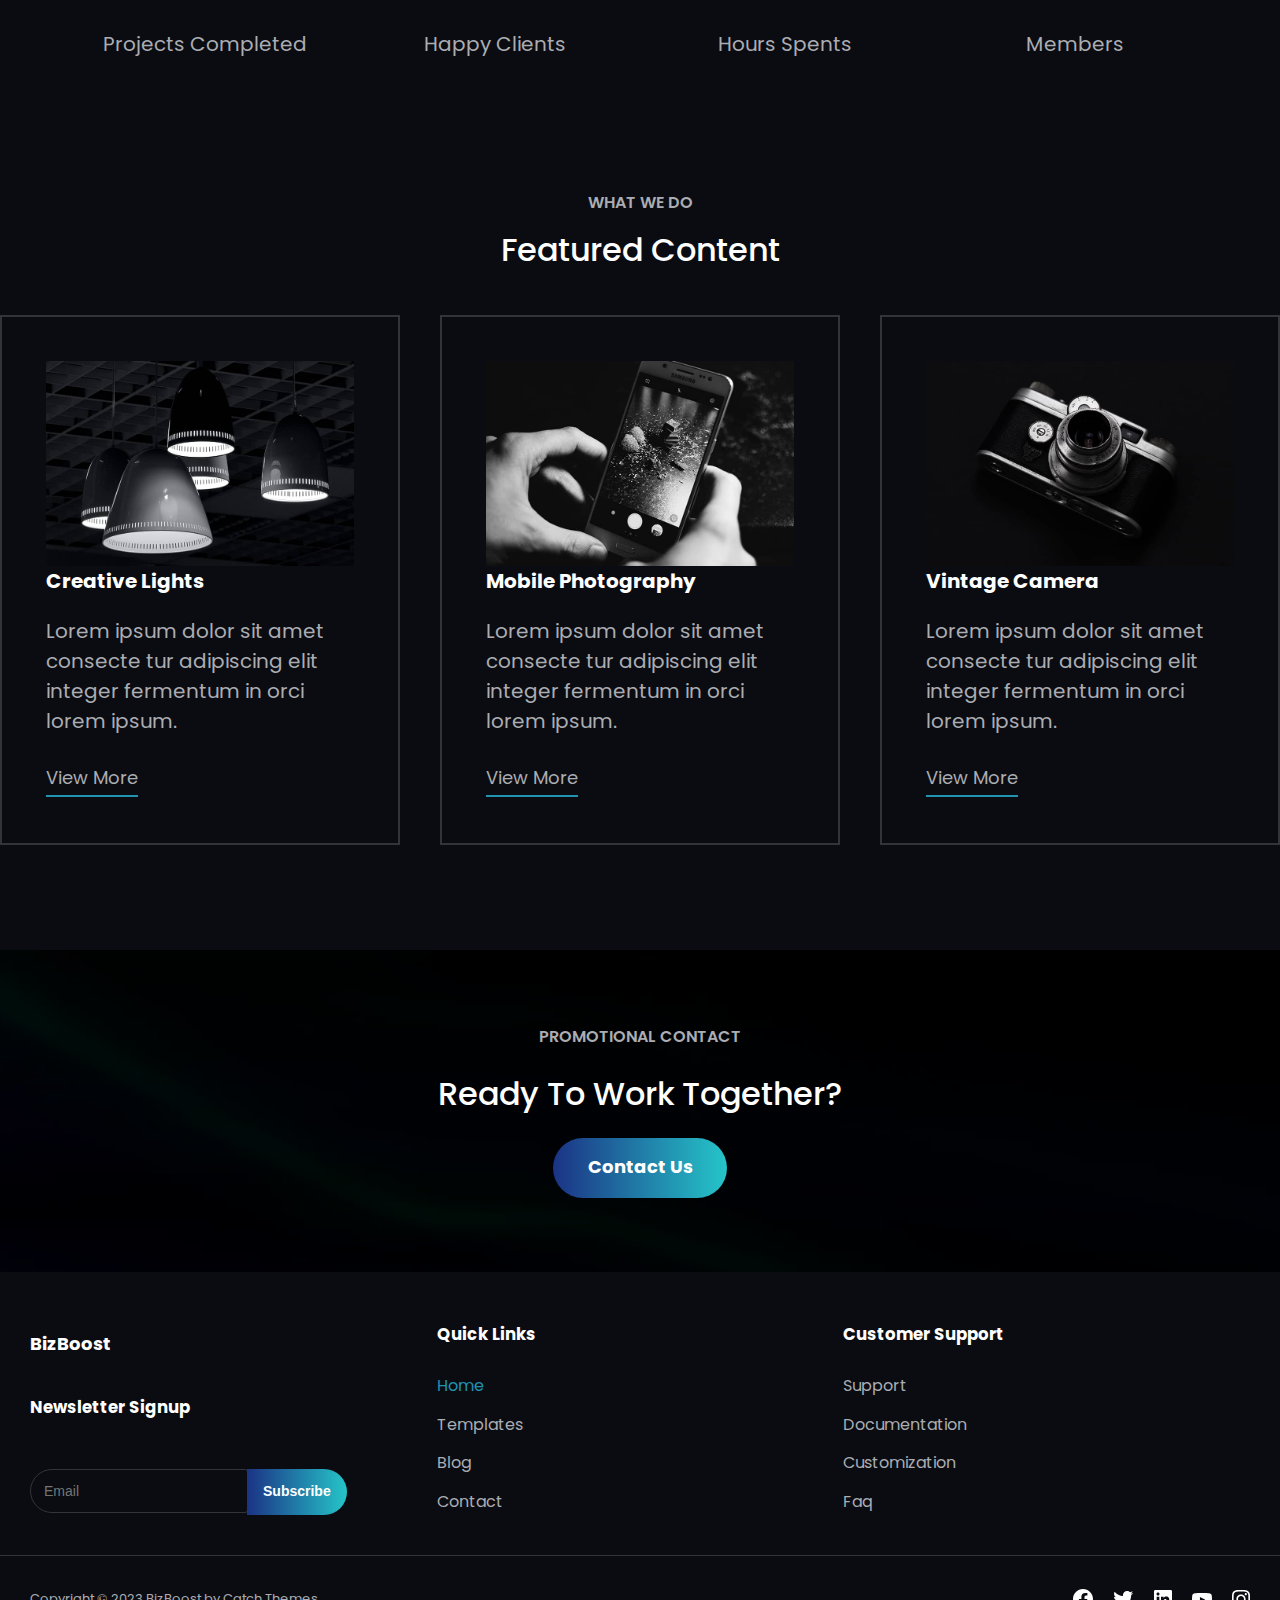
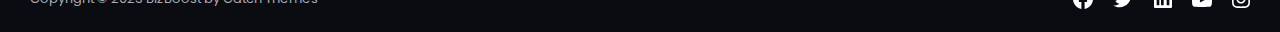
==== commit f9f4ca50: "Finished" ====
--- a/index.html
+++ b/index.html
@@ -8,7 +8,7 @@
       rel="stylesheet"
       href="https://fonts.googleapis.com/css?family=Poppins:400,500,600,700&display=swap"
     />
-    <link rel="stylesheet" href="src/index.css" />
+    <link rel="stylesheet" href="./src/index.css" />
   </head>
   <body>
     <!-- hero -->
@@ -21,7 +21,7 @@
             </a>
           </div>
           <nav class="mobile">
-            <img src="/src/img/_= Menu icon.svg" alt="" />
+            <img src="./src/img/_= Menu icon.svg" alt="" />
           </nav>
           <nav class="desktop">
             <ul>
@@ -30,7 +30,7 @@
               </li>
               <li>
                 <a href="#">Templates</a>
-                <img src="/src/img/_= Menu icon.svg" alt="arrow" />
+                <img src="./src/img/_= Menu icon.svg" alt="arrow" />
                 <ul class="submenu">
                   <li>
                     <a href="#">Right Sidebar</a>
@@ -52,19 +52,19 @@
               <li>
                 <div class="circle"></div>
                 <a href="#">
-                  <img src="src/img/facebook.svg" alt="facebook" />
+                  <img src="./src/img/facebook.svg" alt="facebook" />
                 </a>
               </li>
               <li>
                 <div class="circle"></div>
                 <a href="#">
-                  <img src="/src/img/Vector (4).svg" alt="twitter" />
+                  <img src="./src/img/Vector (4).svg" alt="twitter" />
                 </a>
               </li>
               <li>
                 <div class="circle"></div>
                 <a href="#">
-                  <img src="/src/img/Vector (5).svg" alt="In" />
+                  <img src="./src/img/Vector (5).svg" alt="In" />
                 </a>
               </li>
             </ul>
@@ -100,11 +100,12 @@
         </section>
       </section>
     </section>
+
     <!-- Our Services  -->
 
     <section class="our-services">
       <div class="services-figure">
-        <img src="/src/img/hero-content (1).png" alt="computer" />
+        <img src="./src/img/hero-content (1).png" alt="computer" />
       </div>
       <div class="our-services-layout">
         <div class="headings">
@@ -157,26 +158,35 @@
       <div class="boxes">
         <div class="box">
           <figure>
-            <img src="/src/img/featured-content-1 (1).png" alt=" Creative" />
+            <img src="./src/img/featured-content-1 (1).png" alt=" Creative" />
           </figure>
           <h4>Creative Lights</h4>
-          <p>Lorem ipsum dolor sit amet consecte tur adipiscing elit integer fermentum in orci lorem ipsum.</p>
+          <p>
+            Lorem ipsum dolor sit amet consecte tur adipiscing elit integer
+            fermentum in orci lorem ipsum.
+          </p>
           <a href="View More">View More </a>
         </div>
         <div class="box">
           <figure>
-            <img src="/src/img/featured-content-2 (1).png" alt="mobile" />
+            <img src="./src/img/featured-content-2 (1).png" alt="mobile" />
           </figure>
           <h4>Mobile Photography</h4>
-          <p>Lorem ipsum dolor sit amet consecte tur adipiscing elit integer fermentum in orci lorem ipsum.</p>
+          <p>
+            Lorem ipsum dolor sit amet consecte tur adipiscing elit integer
+            fermentum in orci lorem ipsum.
+          </p>
           <a href="View More">View More </a>
         </div>
         <div class="box">
           <figure>
-            <img src="/src/img/featured-content-3 (4).png" alt="Camera" />
+            <img src="./src/img/featured-content-3 (4).png" alt="Camera" />
           </figure>
           <h4>Vintage Camera</h4>
-          <p>Lorem ipsum dolor sit amet consecte tur adipiscing elit integer fermentum in orci lorem ipsum.</p>
+          <p>
+            Lorem ipsum dolor sit amet consecte tur adipiscing elit integer
+            fermentum in orci lorem ipsum.
+          </p>
           <a href="View More">View More </a>
         </div>
       </div>
@@ -193,81 +203,81 @@
     </section>
 
     <!-- Footer -->
-  <footer>
-    <div class="footer-content">
-      <div class="newsletter">
-        <a href="/">
-          <h4>BizBoost</h4>
-        </a>
-        <div class="newsletter-signup">
-          <h5>Newsletter Signup</h5>
-          <div class="cta">
-            <input type="email" name="email" id="email" placeholder="Email" />
-            <button class="gradient-button email-btn">Subscribe</button>
-          </div>
-        </div>
-      </div>
-      <div class="links">
-        <div>
-          <h5>Quick Links</h5>
+    <footer>
+      <div class="footer-content">
+        <div class="newsletter">
+          <a href="/">
+            <h4>BizBoost</h4>
+          </a>
+          <div class="newsletter-signup">
+            <h5>Newsletter Signup</h5>
+            <div class="cta">
+              <input type="email" name="email" id="email" placeholder="Email" />
+              <button class="gradient-button email-btn">Subscribe</button>
+            </div>
+          </div>
+        </div>
+        <div class="links">
+          <div>
+            <h5>Quick Links</h5>
+            <ul>
+              <li><a href="#" class="selected">Home</a></li>
+              <li><a href="#">Templates</a></li>
+              <li><a href="#">Blog</a></li>
+              <li><a href="#">Contact</a></li>
+            </ul>
+          </div>
+          <div>
+            <h5>Customer Support</h5>
+            <ul>
+              <li><a href="#">Support</a></li>
+              <li><a href="#">documentation</a></li>
+              <li><a href="#">Customization</a></li>
+              <li><a href="#">Faq</a></li>
+            </ul>
+          </div>
+        </div>
+      </div>
+      <div class="copyright">
+        <p>Copyright © 2023 BizBoost by Catch Themes</p>
+        <div class="footer-social">
           <ul>
-            <li><a href="#" class="selected">Home</a></li>
-            <li><a href="#">Templates</a></li>
-            <li><a href="#">Blog</a></li>
-            <li><a href="#">Contact</a></li>
+            <li>
+              <div class="circle-social"></div>
+              <a href="#">
+                <img src="./src/img/facebook.svg" alt="face" />
+              </a>
+            </li>
+            <li>
+              <div class="circle-social"></div>
+              <a href="#">
+                <img src="./src/img/Vector (4).svg" alt="twitter" />
+              </a>
+            </li>
+            <li>
+              <div class="circle-social"></div>
+              <a href="#">
+                <img src="./src/img/Vector (5).svg" alt="In" />
+              </a>
+            </li>
+            <li>
+              <div class="circle-social"></div>
+              <a href="#">
+                <img src="./src/img/Vector (6).svg" alt="youtube" />
+              </a>
+            </li>
+            <li>
+              <div class="circle"></div>
+              <a href="#">
+                <img src="./src/img/Vector (7).svg" alt="instagram" />
+              </a>
+            </li>
           </ul>
         </div>
-        <div>
-          <h5>Customer Support</h5>
-          <ul>
-            <li><a href="#">Support</a></li>
-            <li><a href="#">documentation</a></li>
-            <li><a href="#">Customization</a></li>
-            <li><a href="#">Faq</a></li>
-          </ul>
-        </div>
-      </div>
+      </div>
+    </footer>
+    <div>
+      <a class="float" href="/"> ^ </a>
     </div>
-    <div class="copyright">
-      <p>Copyright © 2023 BizBoost by Catch Themes</p>
-      <div class="footer-social">
-        <ul>
-          <li>
-            <div class="circle-social"></div>
-            <a href="#">
-              <img src="/src/img/facebook.svg" alt="face" />
-            </a>
-          </li>
-          <li>
-            <div class="circle-social"></div>
-            <a href="#">
-              <img src="/src/img/Vector (4).svg" alt="twitter" />
-            </a>
-          </li>
-          <li>
-            <div class="circle-social"></div>
-            <a href="#">
-              <img src="/src/img/Vector (5).svg" alt="In" />
-            </a>
-          </li>
-          <li>
-            <div class="circle-social"></div>
-            <a href="#">
-              <img src="/src/img/Vector (6).svg" alt="youtube" />
-            </a>
-          </li>
-          <li>
-            <div class="circle"></div>
-            <a href="#">
-              <img src="/src/img/Vector (7).svg" alt="instagram" />
-            </a>
-          </li>
-        </ul>
-      </div>
-    </div>
-  </footer>
-  <div>
-    <a class="float" href="/"> ^ </a>
-
-</body>
-</html>+  </body>
+</html>
--- a/src/index.css
+++ b/src/index.css
@@ -353,7 +353,7 @@
     justify-content: center;
   }
 }
-/* FEATURED */
+/* FEATURE */
 .featured-content-layout {
   display: flex;
   flex-direction: column;
@@ -656,7 +656,7 @@
     flex: 1;
   }
 
-  .boxes-container {
+  .boxes {
     flex-direction: row;
   }
 
